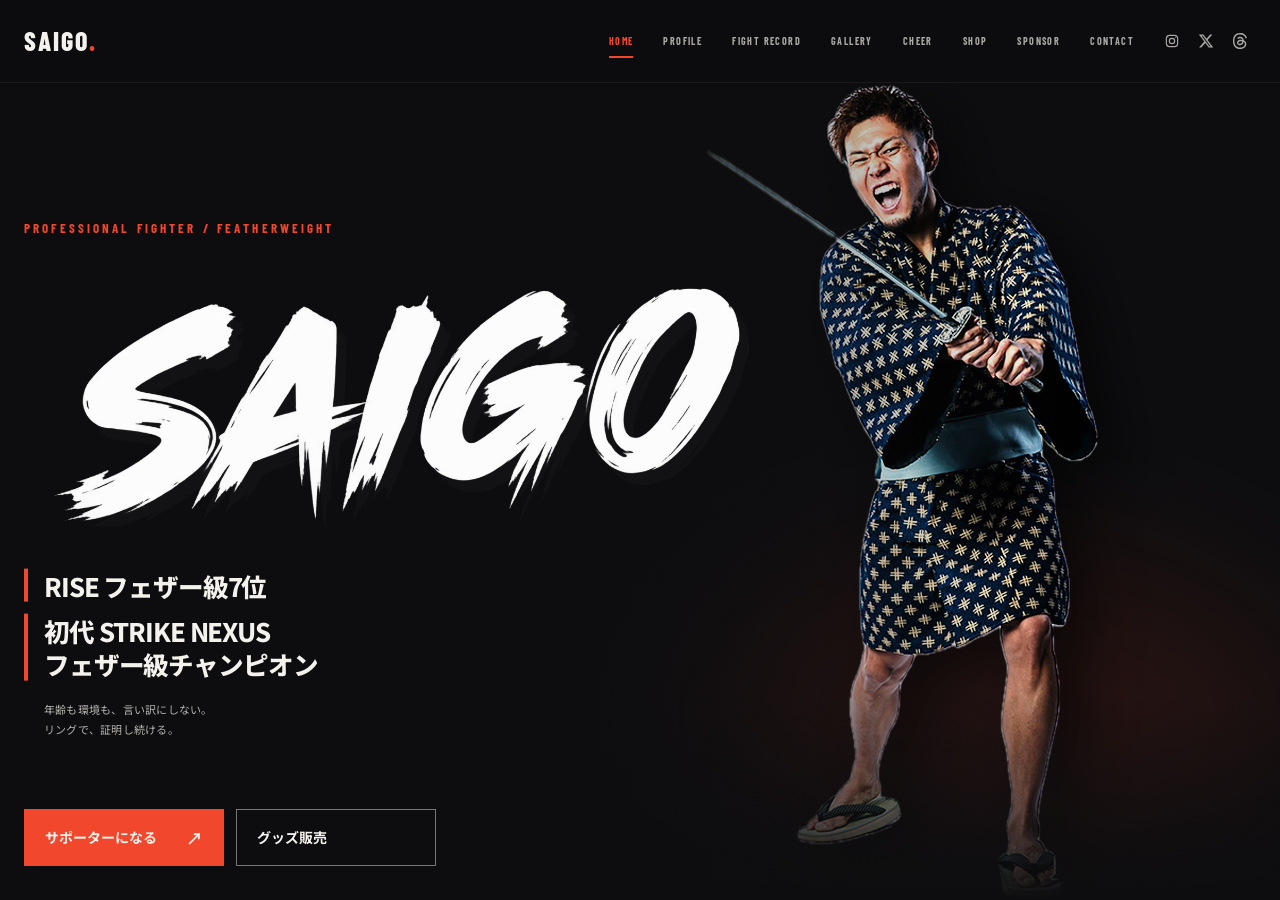
==== index.html @ 38bf13e3 "サポーター特典と金額の選択肢を調整" ====
<!doctype html>
<html lang="ja">
<head>
  <meta charset="utf-8">
  <meta name="viewport" content="width=device-width, initial-scale=1">
  <title>SAIGO OFFICIAL SITE | 初代STRIKE NEXUSフェザー級チャンピオン</title>
  <meta name="description" content="プロキックボクサー SAIGO（TARGET SHIBUYA）の公式サイト。初代STRIKE NEXUSフェザー級チャンピオン。試合情報・戦績・プロフィール・サポーター・グッズ・スポンサー募集。">
  <meta name="theme-color" content="#0d0d0f">
  <meta property="og:type" content="website">
  <meta property="og:site_name" content="SAIGO OFFICIAL SITE">
  <meta property="og:title" content="SAIGO OFFICIAL SITE | 初代STRIKE NEXUSフェザー級チャンピオン">
  <meta property="og:description" content="年齢も環境も、言い訳にしない。リングで、証明し続ける。">
  <!-- 共有画像は絶対URLが必要。本番ドメインが決まったら差し替える（README「公開前チェックリスト」） -->
  <meta property="og:image" content="https://shoheyosaka.github.io/saigo/assets/images/og-top.jpg">
  <meta property="og:image:width" content="1200">
  <meta property="og:image:height" content="630">
  <meta name="twitter:card" content="summary_large_image">
  <meta name="twitter:image" content="https://shoheyosaka.github.io/saigo/assets/images/og-top.jpg">
  <link rel="icon" href="assets/images/favicon-32.png" sizes="32x32" type="image/png">
  <link rel="icon" href="assets/images/favicon-192.png" sizes="192x192" type="image/png">
  <link rel="apple-touch-icon" href="assets/images/apple-touch-icon.png">

  <link rel="preconnect" href="https://fonts.googleapis.com">
  <link rel="preconnect" href="https://fonts.gstatic.com" crossorigin>
  <link rel="stylesheet" href="https://fonts.googleapis.com/css2?family=Barlow+Condensed:wght@500;600;700;800;900&family=Noto+Sans+JP:wght@400..800&display=swap">
  <link rel="stylesheet" href="assets/css/style.css">
  <!-- 最初の画面（オープニング・ヒーロー）で使う画像は先に読み込む -->
  <link rel="preload" as="image" href="assets/images/saigo-brush.webp" type="image/webp">
  <link rel="preload" as="image" href="assets/images/saigo-hero.webp" type="image/webp" fetchpriority="high">

  <script>
    // オープニング演出の要否を描画前に判定（同一タブ内では初回のみ再生）
    (function () {
      var seen = false
      try { seen = sessionStorage.getItem('saigo-intro-seen') === '1' } catch (e) {}
      // 別ページから「index.html#contact」などで来たときは演出を飛ばしてその欄を見せる
      var hasTarget = location.hash.length > 1
      if (!seen && !hasTarget && !matchMedia('(prefers-reduced-motion: reduce)').matches) {
        document.documentElement.classList.add('intro-active')
      }
    })()
  </script>
  <noscript>
    <style>
      [data-stagger] { visibility: visible !important; }
      .hero-image,.hero-name-image,.hero-actions,.scroll-reveal { opacity: 1 !important; transform: none !important; clip-path: none !important; }
    </style>
  </noscript>
  <script src="assets/js/main.js" defer></script>
</head>
<body>
  <div class="intro-sequence" aria-label="SAIGO オープニング">
    <!-- ロゴが出る前に試合写真を一瞬ずつ切り替える -->
    <div class="intro-flash" aria-hidden="true">
      <img src="assets/images/intro-1.webp" alt="" width="900" height="600">
      <img src="assets/images/intro-2.webp" alt="" width="900" height="656">
      <img src="assets/images/intro-3.webp" alt="" width="900" height="590">
      <img src="assets/images/intro-4.webp" alt="" width="900" height="600">
    </div>
    <div class="intro-smoke" aria-hidden="true">
      <span></span><span></span><span></span><span></span>
      <span></span><span></span><span></span><span></span>
      <span></span><span></span><span></span><span></span>
    </div>
    <div class="intro-slash" aria-hidden="true"></div>
    <img class="intro-logo" src="assets/images/saigo-brush.webp" alt="SAIGO" width="1400" height="511">
    <button class="intro-skip" type="button" data-intro-skip>SKIP</button>
  </div>

  <main>
    <section class="dark-shell" id="top">
      <header class="site-header">
        <a class="logo" href="#top" data-replay-intro title="オープニングを再生">SAIGO<span>.</span></a>
        <button class="menu-button" type="button" aria-label="メニューを開く" aria-expanded="false" aria-controls="main-menu">
          <span></span><span></span><span></span>
        </button>
        <nav id="main-menu" class="menu-panel" aria-label="メインナビゲーション">
          <a href="#top" aria-current="page"><small>01</small>HOME</a>
          <a href="#profile"><small>02</small>PROFILE</a>
          <a href="#career"><small>03</small>FIGHT RECORD</a>
          <a href="#gallery"><small>04</small>GALLERY</a>
          <a href="cheer.html"><small>05</small>CHEER</a>
          <a href="shop.html"><small>06</small>SHOP</a>
          <a href="#sponsor"><small>07</small>SPONSOR</a>
          <a href="#contact"><small>08</small>CONTACT</a>
          <div class="menu-socials">
            <a href="https://instagram.com/saigo0306" target="_blank" rel="noreferrer" aria-label="Instagram @saigo0306">
              <svg viewBox="0 0 24 24" aria-hidden="true"><rect x="3.5" y="3.5" width="17" height="17" rx="5" /><circle cx="12" cy="12" r="4" /><circle cx="17.5" cy="6.5" r=".8" class="icon-fill" /></svg>
            </a>
            <a href="https://x.com/saigo0306" target="_blank" rel="noreferrer" aria-label="X @saigo0306">
              <svg viewBox="0 0 24 24" aria-hidden="true"><path class="icon-fill" d="M18.244 2.25h3.308l-7.227 8.26 8.502 11.24H16.17l-5.214-6.817L4.99 21.75H1.68l7.73-8.835L1.254 2.25H8.08l4.713 6.231zm-1.161 17.52h1.833L7.084 4.126H5.117z" /></svg>
            </a>
            <a href="https://www.threads.com/@saigo0306" target="_blank" rel="noreferrer" aria-label="Threads @saigo0306">
              <svg viewBox="0 0 24 24" aria-hidden="true"><path class="icon-fill" d="M12.186 24h-.007c-3.581-.024-6.334-1.205-8.184-3.509C2.35 18.44 1.5 15.586 1.472 12.01v-.017c.03-3.579.879-6.43 2.525-8.482C5.845 1.205 8.6.024 12.18 0h.014c2.746.02 5.043.725 6.826 2.098 1.677 1.29 2.858 3.13 3.509 5.467l-2.04.569c-1.104-3.96-3.898-5.984-8.304-6.015-2.91.022-5.11.936-6.54 2.717C4.307 6.504 3.616 8.914 3.589 12c.027 3.086.718 5.496 2.057 7.164 1.43 1.783 3.631 2.698 6.54 2.717 2.623-.02 4.358-.631 5.8-2.045 1.647-1.613 1.618-3.593 1.09-4.798-.31-.71-.873-1.3-1.634-1.75-.192 1.352-.622 2.446-1.284 3.272-.886 1.102-2.14 1.704-3.73 1.79-1.202.065-2.361-.218-3.259-.801-1.063-.689-1.685-1.74-1.752-2.964-.065-1.19.408-2.285 1.33-3.082.88-.76 2.119-1.207 3.583-1.291a13.853 13.853 0 0 1 3.02.142c-.126-.742-.375-1.332-.75-1.757-.513-.586-1.308-.883-2.359-.89h-.029c-.844 0-1.992.232-2.721 1.32L7.734 7.847c.98-1.454 2.568-2.256 4.478-2.256h.044c3.194.02 5.097 1.975 5.287 5.388.108.046.216.094.321.142 1.49.7 2.58 1.761 3.154 3.07.797 1.82.871 4.79-1.548 7.158-1.85 1.81-4.094 2.628-7.277 2.65Zm1.003-11.69c-.242 0-.487.007-.739.021-1.836.103-2.98.946-2.916 2.143.067 1.256 1.452 1.839 2.784 1.767 1.224-.065 2.818-.543 3.086-3.71a10.5 10.5 0 0 0-2.215-.221z" /></svg>
            </a>
          </div>
        </nav>
      </header>

      <div class="hero snap-section">
        <div class="hero-image" aria-hidden="true">
          <img src="assets/images/saigo-hero.webp" alt="" width="743" height="1540" fetchpriority="high">
        </div>
        <div class="smoke" aria-hidden="true">
          <svg class="smoke-filter">
            <filter id="smoke-warp">
              <feTurbulence type="fractalNoise" baseFrequency="0.008 0.035" numOctaves="3" seed="4">
                <animate attributeName="baseFrequency" dur="12s" values="0.008 0.035;0.013 0.055;0.008 0.035" repeatCount="indefinite" />
              </feTurbulence>
              <feDisplacementMap in="SourceGraphic" scale="42" />
            </filter>
          </svg>
          <span></span>
          <span></span>
          <span></span>
          <span></span>
        </div>
        <div class="hero-copy">
          <div class="hero-heading">
            <p class="kicker">
              <span class="kicker-desktop"><span data-stagger data-delay="0.1">PROFESSIONAL FIGHTER / FEATHERWEIGHT</span></span>
              <span class="kicker-mobile"><span data-stagger data-delay="0.1">PROFESSIONAL FIGHTER /<br>FEATHERWEIGHT</span></span>
            </p>
          </div>
          <div class="hero-main">
            <h1><img class="hero-name-image" src="assets/images/saigo-brush.webp" alt="SAIGO" width="1400" height="511"></h1>
            <div class="hero-details">
              <!-- ランキングとタイトルは、オレンジの棒を分けて2つに -->
              <div class="hero-titles">
                <p class="hero-title">
                  <span data-stagger data-delay="0.8">RISE フェザー級7位</span>
                </p>
                <p class="hero-title">
                  <span data-stagger data-delay="1.0">初代 STRIKE NEXUS<br>フェザー級チャンピオン</span>
                </p>
              </div>
              <p class="hero-lead">
                <span data-stagger data-delay="1.45">年齢も環境も、言い訳にしない。<br>リングで、証明し続ける。</span>
              </p>
            </div>
          </div>
        </div>
        <div class="hero-actions">
          <!-- スマホのみ：SNSアイコンを最初の画面（ボタンの上）に。PCではヘッダー右上のアイコンを使う -->
          <div class="hero-socials" aria-label="SNS">
            <a href="https://instagram.com/saigo0306" target="_blank" rel="noreferrer" aria-label="Instagram @saigo0306">
              <small>Instagram</small>
              <span class="hero-social-icon"><svg viewBox="0 0 24 24" aria-hidden="true"><rect x="3.5" y="3.5" width="17" height="17" rx="5" /><circle cx="12" cy="12" r="4" /><circle cx="17.5" cy="6.5" r=".8" class="icon-fill" /></svg></span>
            </a>
            <a href="https://x.com/saigo0306" target="_blank" rel="noreferrer" aria-label="X @saigo0306">
              <small>X</small>
              <span class="hero-social-icon"><svg viewBox="0 0 24 24" aria-hidden="true"><path class="icon-fill" d="M18.244 2.25h3.308l-7.227 8.26 8.502 11.24H16.17l-5.214-6.817L4.99 21.75H1.68l7.73-8.835L1.254 2.25H8.08l4.713 6.231zm-1.161 17.52h1.833L7.084 4.126H5.117z" /></svg></span>
            </a>
            <a href="https://www.threads.com/@saigo0306" target="_blank" rel="noreferrer" aria-label="Threads @saigo0306">
              <small>Threads</small>
              <span class="hero-social-icon"><svg viewBox="0 0 24 24" aria-hidden="true"><path class="icon-fill" d="M12.186 24h-.007c-3.581-.024-6.334-1.205-8.184-3.509C2.35 18.44 1.5 15.586 1.472 12.01v-.017c.03-3.579.879-6.43 2.525-8.482C5.845 1.205 8.6.024 12.18 0h.014c2.746.02 5.043.725 6.826 2.098 1.677 1.29 2.858 3.13 3.509 5.467l-2.04.569c-1.104-3.96-3.898-5.984-8.304-6.015-2.91.022-5.11.936-6.54 2.717C4.307 6.504 3.616 8.914 3.589 12c.027 3.086.718 5.496 2.057 7.164 1.43 1.783 3.631 2.698 6.54 2.717 2.623-.02 4.358-.631 5.8-2.045 1.647-1.613 1.618-3.593 1.09-4.798-.31-.71-.873-1.3-1.634-1.75-.192 1.352-.622 2.446-1.284 3.272-.886 1.102-2.14 1.704-3.73 1.79-1.202.065-2.361-.218-3.259-.801-1.063-.689-1.685-1.74-1.752-2.964-.065-1.19.408-2.285 1.33-3.082.88-.76 2.119-1.207 3.583-1.291a13.853 13.853 0 0 1 3.02.142c-.126-.742-.375-1.332-.75-1.757-.513-.586-1.308-.883-2.359-.89h-.029c-.844 0-1.992.232-2.721 1.32L7.734 7.847c.98-1.454 2.568-2.256 4.478-2.256h.044c3.194.02 5.097 1.975 5.287 5.388.108.046.216.094.321.142 1.49.7 2.58 1.761 3.154 3.07.797 1.82.871 4.79-1.548 7.158-1.85 1.81-4.094 2.628-7.277 2.65Zm1.003-11.69c-.242 0-.487.007-.739.021-1.836.103-2.98.946-2.916 2.143.067 1.256 1.452 1.839 2.784 1.767 1.224-.065 2.818-.543 3.086-3.71a10.5 10.5 0 0 0-2.215-.221z" /></svg></span>
            </a>
          </div>
          <a class="button primary" href="cheer.html">サポーターになる <span aria-hidden="true">↗</span></a>
          <a class="button outline" href="shop.html">グッズ販売</a>
        </div>
        <a class="scroll-cue" href="#next-fight-poster">
          <span></span>
          SCROLL
        </a>
      </div>

      <section class="overview-section snap-section">
        <div class="fight-tagline">
          <strong>闘いの先に、まだ見ぬ景色を。</strong>
          <span>リトルラストサムライ</span>
        </div>
        <!-- 次戦の告知画像（試合が変わったら差し替える） -->
        <figure class="next-fight-poster scroll-reveal reveal-up" id="next-fight-poster">
          <img src="assets/images/next-fight-rise203.webp" alt="RISE 203　SAIGO vs 星憂雅　2026.11.8（日）後楽園ホール　フェザー級（-57.5kg）3分3R延長1R" loading="lazy" decoding="async" width="1024" height="576">
        </figure>
        <div class="next-fight scroll-reveal reveal-up" id="next-fight">
          <p class="section-label">NEXT FIGHT</p>
          <div class="next-data">
            <small>RISE 203</small>
            <strong>SAIGO <em>VS</em> 星憂雅</strong>
            <span>フェザー級 -57.5kg / TARGET SHIBUYA</span>
          </div>
          <div class="next-venue">
            <strong>2026.11.08 <small>SUN</small></strong>
            <span>東京・後楽園ホール</span>
            <small>開場 17:00 / 開始 17:15予定</small>
          </div>
          <!-- 中身は main.js が試合日との差分から描画（data-fight-date は日本時間の試合日） -->
          <div class="next-countdown" aria-live="polite" data-fight-date="2026-11-08" data-event="RISE 203">
            <small>試合まであと</small>
            <strong><span data-countdown-days>0</span><em>日</em></strong>
            <time datetime="2026-11-08T17:15:00+09:00">2026.11.08 / 17:15</time>
          </div>
          <a href="https://instagram.com/saigo0306" target="_blank" rel="noreferrer">最新情報 <span aria-hidden="true">↗</span></a>
        </div>
      </section>
    </section>

    <section class="profile-section snap-section scroll-reveal reveal-left" id="profile">
      <div class="section-intro">
        <p class="section-label">PROFILE / SAIGO</p>
        <h2>SAIGO</h2>
        <figure class="profile-photo">
          <img src="assets/images/saigo-profile.webp" alt="計量時にポーズを取るSAIGO" loading="lazy" decoding="async" width="422" height="426">
          <figcaption>PROFESSIONAL FIGHTER / SAIGO</figcaption>
        </figure>
      </div>
      <div class="profile-content">
        <p class="profile-message">
          25歳でプロデビューしました。何かを成し遂げるのに年齢や環境は関係ない。
          自分がこうなりたいと強く願えば、必ず道は切り拓けることを証明していきます！
        </p>
        <dl>
          <div><dt>デビュー</dt><dd>2022/11/03 <small>（4年目）</small></dd></div>
          <div><dt>生年月日</dt><dd>1997/03/06 <small>（29歳）</small></dd></div>
          <div><dt>身長</dt><dd>162cm</dd></div>
          <div><dt>試合体重</dt><dd>57.5kg</dd></div>
          <div><dt>血液型</dt><dd>A</dd></div>
          <div><dt>出身地</dt><dd>大阪府</dd></div>
          <div><dt>構え</dt><dd>スイッチ</dd></div>
          <div><dt>得意技</dt><dd>左ミドル</dd></div>
          <div><dt>所属ジム</dt><dd>TARGET SHIBUYA</dd></div>
          <div><dt>入場曲</dt><dd>長渕剛 - とんぼ</dd></div>
          <div class="profile-title"><dt>獲得タイトル</dt><dd>STRIKE NEXUS 初代フェザー級チャンピオン</dd></div>
        </dl>
      </div>
    </section>

    <section class="record-section snap-section snap-section-long scroll-reveal reveal-up" id="career" aria-labelledby="record-heading">
      <div class="record-heading">
        <div>
          <p class="section-label">FIGHT RECORD</p>
          <h2 id="record-heading">戦績</h2>
        </div>
        <div class="record-summary">
          <div class="summary-head">
            <span>PROFESSIONAL RECORD</span>
            <strong>13 FIGHTS</strong>
            <b>WINNING STREAK <em>02</em></b>
          </div>
          <div class="rate-ring">
            <strong><span data-count="61.5" data-decimals="1">61.5</span><small>%</small></strong>
            <span>勝率</span>
          </div>
          <dl>
            <div><dt>勝利</dt><dd><span data-count="8">8</span></dd></div>
            <div><dt>敗北</dt><dd><span data-count="4">4</span></dd></div>
            <div><dt>引分</dt><dd><span data-count="1">1</span></dd></div>
            <div><dt>NC</dt><dd><span data-count="0">0</span></dd></div>
            <div><dt>KO率</dt><dd><span data-count="23">23</span>%</dd></div>
            <div><dt>直近5試合</dt><dd><span data-count="3">3</span>勝 <span data-count="2">2</span>敗</dd></div>
          </dl>
        </div>
      </div>

      <p class="record-note">プロ公式戦のみを集計。エキシビションマッチは通算戦績・勝率・KO率に含みません。</p>

      <!-- 試合カードは main.js の fights 配列から描画 -->
      <div class="fight-list"></div>
      <button class="fight-more-button" type="button" aria-expanded="false">
        <span>もっと見る</span>
        <b>+</b>
      </button>
    </section>

    <!-- ギャラリー（立体スライダー）。写真は assets/images/gallery-番号.webp、並び順＝表示順 -->
    <!-- GALLERY：写真の立体スライダー（上）と試合動画（下）をひとつのセクションに -->
    <section class="gallery-section snap-section scroll-reveal reveal-up" id="gallery" aria-labelledby="gallery-heading">
      <div class="depth-section">
        <div class="depth-bg" aria-hidden="true"><img src="assets/images/gallery-01.webp" alt="" data-depth-bg></div>
        <p class="depth-number" aria-hidden="true" data-depth-number>01</p>
        <div class="depth-head">
          <div>
            <p class="section-label">GALLERY</p>
            <h2 id="gallery-heading">ギャラリー</h2>
          </div>
          <div class="depth-controls">
            <p class="depth-count" aria-live="polite"><b data-depth-current>01</b> / <span data-depth-total>22</span></p>
            <button class="depth-arrow" type="button" data-depth-prev aria-label="前の写真"><span aria-hidden="true">←</span></button>
            <button class="depth-arrow" type="button" data-depth-next aria-label="次の写真"><span aria-hidden="true">→</span></button>
          </div>
        </div>
        <ul class="depth-stage" tabindex="0" aria-label="SAIGO 写真ギャラリー（左右にスワイプ・矢印キーで切り替え）">
          <li class="depth-card" data-index="0">
            <img src="assets/images/gallery-01.webp" alt="和装で入場し、リング上で跳ねるSAIGO" loading="lazy" decoding="async" width="1400" height="933" draggable="false">
            <span class="depth-caption"><b>01</b>ENTRANCE</span>
          </li>
          <li class="depth-card" data-index="1">
            <img src="assets/images/gallery-02.webp" alt="和装でリングに入るSAIGO" loading="lazy" decoding="async" width="1400" height="933" draggable="false">
            <span class="depth-caption"><b>02</b>ENTRANCE</span>
          </li>
          <li class="depth-card" data-index="2">
            <img src="assets/images/gallery-03.webp" alt="和装でグローブを掲げるSAIGO" loading="lazy" decoding="async" width="1400" height="933" draggable="false">
            <span class="depth-caption"><b>03</b>ENTRANCE</span>
          </li>
          <li class="depth-card" data-index="3">
            <img src="assets/images/gallery-19.webp" alt="和装で入場するSAIGO" loading="lazy" decoding="async" width="1000" height="548" draggable="false">
            <span class="depth-caption"><b>04</b>ENTRANCE</span>
          </li>
          <li class="depth-card" data-index="4">
            <img src="assets/images/gallery-04.webp" alt="記者会見でマイクを握るSAIGO" loading="lazy" decoding="async" width="1400" height="933" draggable="false">
            <span class="depth-caption"><b>05</b>PRESS</span>
          </li>
          <li class="depth-card" data-index="5">
            <img src="assets/images/gallery-05.webp" alt="計量で対戦相手と並ぶSAIGO" loading="lazy" decoding="async" width="1400" height="933" draggable="false">
            <span class="depth-caption"><b>06</b>WEIGH-IN</span>
          </li>
          <li class="depth-card" data-index="6">
            <img src="assets/images/gallery-06.webp" alt="計量でポーズをとるSAIGO" loading="lazy" decoding="async" width="1400" height="933" draggable="false">
            <span class="depth-caption"><b>07</b>WEIGH-IN</span>
          </li>
          <li class="depth-card" data-index="7">
            <img src="assets/images/gallery-07.webp" alt="計量で拳を握るSAIGO" loading="lazy" decoding="async" width="1024" height="683" draggable="false">
            <span class="depth-caption"><b>08</b>WEIGH-IN</span>
          </li>
          <li class="depth-card" data-index="8">
            <img src="assets/images/gallery-08.webp" alt="コーナーで試合開始を待つSAIGO" loading="lazy" decoding="async" width="1400" height="933" draggable="false">
            <span class="depth-caption"><b>09</b>READY</span>
          </li>
          <li class="depth-card" data-index="9">
            <img src="assets/images/gallery-09.webp" alt="構えて相手と向き合うSAIGO" loading="lazy" decoding="async" width="1400" height="933" draggable="false">
            <span class="depth-caption"><b>10</b>FIGHT</span>
          </li>
          <li class="depth-card" data-index="10">
            <img src="assets/images/gallery-10.webp" alt="リング中央で相手と対峙するSAIGO" loading="lazy" decoding="async" width="1400" height="933" draggable="false">
            <span class="depth-caption"><b>11</b>FIGHT</span>
          </li>
          <li class="depth-card" data-index="11">
            <img src="assets/images/gallery-11.webp" alt="ケージで蹴りをガードするSAIGO" loading="lazy" decoding="async" width="1400" height="918" draggable="false">
            <span class="depth-caption"><b>12</b>FIGHT</span>
          </li>
          <li class="depth-card" data-index="12">
            <img src="assets/images/gallery-12.webp" alt="ケージで右ストレートを放つSAIGO" loading="lazy" decoding="async" width="1400" height="1020" draggable="false">
            <span class="depth-caption"><b>13</b>FIGHT</span>
          </li>
          <li class="depth-card" data-index="13">
            <img src="assets/images/gallery-13.webp" alt="ケージで相手に打ち込むSAIGO" loading="lazy" decoding="async" width="1400" height="955" draggable="false">
            <span class="depth-caption"><b>14</b>FIGHT</span>
          </li>
          <li class="depth-card" data-index="14">
            <img src="assets/images/gallery-14.webp" alt="相手にボディを打ち込むSAIGO" loading="lazy" decoding="async" width="1024" height="683" draggable="false">
            <span class="depth-caption"><b>15</b>FIGHT</span>
          </li>
          <li class="depth-card" data-index="15">
            <img src="assets/images/gallery-15.webp" alt="クリンチで組み合うSAIGO" loading="lazy" decoding="async" width="1400" height="996" draggable="false">
            <span class="depth-caption"><b>16</b>FIGHT</span>
          </li>
          <li class="depth-card" data-index="16">
            <img src="assets/images/gallery-20.webp" alt="リングで試合に臨むSAIGO" loading="lazy" decoding="async" width="1000" height="551" draggable="false">
            <span class="depth-caption"><b>17</b>FIGHT</span>
          </li>
          <li class="depth-card" data-index="17">
            <img src="assets/images/gallery-16.webp" alt="リング上でパフォーマンスをするSAIGO" loading="lazy" decoding="async" width="1400" height="934" draggable="false">
            <span class="depth-caption"><b>18</b>PERFORMANCE</span>
          </li>
          <li class="depth-card" data-index="18">
            <img src="assets/images/gallery-17.webp" alt="腰を落として観客をあおるSAIGO" loading="lazy" decoding="async" width="1400" height="933" draggable="false">
            <span class="depth-caption"><b>19</b>PERFORMANCE</span>
          </li>
          <li class="depth-card" data-index="19">
            <img src="assets/images/gallery-18.webp" alt="レフェリーに手を挙げられる勝利の瞬間" loading="lazy" decoding="async" width="1400" height="933" draggable="false">
            <span class="depth-caption"><b>20</b>VICTORY</span>
          </li>
          <li class="depth-card" data-index="20">
            <img src="assets/images/gallery-21.webp" alt="海外大会で勝利したSAIGO" loading="lazy" decoding="async" width="1000" height="621" draggable="false">
            <span class="depth-caption"><b>21</b>VICTORY</span>
          </li>
          <li class="depth-card" data-index="21">
            <img src="assets/images/gallery-22.webp" alt="トロフィーを手にリングに立つSAIGO" loading="lazy" decoding="async" width="1000" height="744" draggable="false">
            <span class="depth-caption"><b>22</b>CHAMPION</span>
          </li>
        </ul>
        <div class="depth-bar" aria-hidden="true"><span data-depth-bar></span></div>
        <p class="depth-hint" aria-hidden="true">DRAG / SWIPE</p>
      </div>

      <!-- 試合動画（YouTube）。サムネイルを押すと再生 -->
      <div class="movie-block">
        <div class="movie-head">
          <p class="section-label">MOVIE</p>
          <h3>試合動画</h3>
        </div>
        <!-- 試合動画は横スクロール。新しい順に並べる。
             軽さのため、最初はサムネイル（hqdefault・約40KB）だけ表示し、押されたら YouTube を読み込む（main.js）。
             追加するときは <li class="movie-card"> を1つコピーして、動画ID・試合名・日付と大会名を書き換える -->
        <ul class="movie-list" tabindex="0" aria-label="試合動画（横にスクロールできます）">
          <li class="movie-card">
            <div class="video-frame">
              <button class="video-facade" type="button" data-video-id="kZ74_njNdtU" data-video-title="拳剛 vs SAIGO｜2026.8.30 RISE EVOL OSAKA Vol.3" aria-label="動画を再生：拳剛 vs SAIGO｜2026.8.30 RISE EVOL OSAKA Vol.3">
                <img src="https://i.ytimg.com/vi/kZ74_njNdtU/hqdefault.jpg" alt="" loading="lazy" decoding="async" width="480" height="360">
                <span class="video-play" aria-hidden="true"></span>
              </button>
            </div>
            <p class="movie-meta"><span>2026.8.30 RISE EVOL OSAKA Vol.3</span><b>拳剛 vs SAIGO</b></p>
          </li>
          <li class="movie-card">
            <div class="video-frame">
              <button class="video-facade" type="button" data-video-id="qQ0_x3USdrg" data-video-title="SAIGO vs 歩希｜2025.10.30 NEXT GOAT" aria-label="動画を再生：SAIGO vs 歩希｜2025.10.30 NEXT GOAT">
                <img src="https://i.ytimg.com/vi/qQ0_x3USdrg/hqdefault.jpg" alt="" loading="lazy" decoding="async" width="480" height="360">
                <span class="video-play" aria-hidden="true"></span>
              </button>
            </div>
            <p class="movie-meta"><span>2025.10.30 NEXT GOAT</span><b>SAIGO vs 歩希</b></p>
          </li>
          <li class="movie-card">
            <div class="video-frame">
              <button class="video-facade" type="button" data-video-id="Gz5kQK3z9-Y" data-video-title="白石 舜 vs SAIGO｜2025.2.23 RISE 186" aria-label="動画を再生：白石 舜 vs SAIGO｜2025.2.23 RISE 186">
                <img src="https://i.ytimg.com/vi/Gz5kQK3z9-Y/hqdefault.jpg" alt="" loading="lazy" decoding="async" width="480" height="360">
                <span class="video-play" aria-hidden="true"></span>
              </button>
            </div>
            <p class="movie-meta"><span>2025.2.23 RISE 186</span><b>白石 舜 vs SAIGO</b></p>
          </li>
        </ul>
      </div>
    </section>


    <section class="support-section snap-section scroll-reveal reveal-up" id="support" aria-labelledby="support-heading">
      <div class="support-head">
        <p class="section-label">SUPPORT SAIGO</p>
        <h2 id="support-heading">SAIGOを応援する</h2>
      </div>
      <div class="support-cards">
        <a class="support-card support-card-cheer" href="cheer.html">
          <!-- Tシャツの画像＋特典の一言（¥3,000〜は main.js の CHEER_NAME_PERK_MIN と合わせる） -->
          <figure class="support-card-tee">
            <img src="assets/images/goods-tshirt-cut.webp" alt="" loading="lazy" decoding="async" width="769" height="676">
            <figcaption><b>¥3,000〜</b>試合毎に使用するTシャツに<br>お名前が入ります</figcaption>
          </figure>
          <p class="section-label">CHEER</p>
          <h3>サポーターになる</h3>
          <p>リングに立つSAIGOを、サポーターとして支えよう。¥3,000から、お名前・メッセージを添えて応援できます。</p>
          <span class="support-card-button">サポーターになる <span aria-hidden="true">→</span></span>
        </a>
        <a class="support-card support-card-shop" href="shop.html">
          <img class="chara" src="assets/images/chara-stand.webp" alt="" aria-hidden="true" loading="lazy" decoding="async" width="374" height="640">
          <p class="section-label">SHOP</p>
          <h3>オフィシャルグッズ</h3>
          <p>SAIGOオフィシャルTシャツなど。会場やSNSで一緒に応援してください。</p>
          <span class="support-card-button">グッズ販売 <span aria-hidden="true">→</span></span>
        </a>
      </div>
    </section>

    <section class="sponsor-section snap-section scroll-reveal reveal-up" id="sponsor">
      <div class="sponsor-head">
        <div>
          <p class="section-label">SPONSORSHIP</p>
          <h2>ともに戦う、<br>スポンサーを募集。</h2>
        </div>
        <p>
          SAIGOの競技活動を支え、ともに挑戦してくださるスポンサーを募集しています。
          ご希望や目的に応じた形で、柔軟にご相談いたします。
        </p>
      </div>

      <!-- 現在のスポンサー（番号順）。ロゴは assets/images/partner-番号-名前.webp -->
      <div class="partners">
        <div class="sponsor-block-head">
          <p class="section-label">OFFICIAL PARTNERS</p>
          <h3>SAIGOを支えるスポンサー</h3>
        </div>
        <ul class="partner-logos">
          <li><img src="assets/images/partner-1-first-air.webp" alt="First Air Inc." loading="lazy" decoding="async" width="800" height="138"></li>
          <li class="partner-logo-red"><img src="assets/images/partner-2-reshal.webp" alt="Re:SHAL" loading="lazy" decoding="async" width="699" height="400"></li>
          <li><img src="assets/images/partner-3-peaks.webp" alt="Peaks marketing" loading="lazy" decoding="async" width="667" height="400"></li>
          <li><img src="assets/images/partner-4-fukutsukuru.webp" alt="服作る人（@FUKUTSUKURU_HITO）" loading="lazy" decoding="async" width="800" height="290"></li>
        </ul>
      </div>

      <!-- ロゴ掲載例（トランクスのロゴが写った写真） -->
      <div class="placement">
        <figure class="placement-photo">
          <img src="assets/images/sponsor-placement.webp" alt="計量でポーズをとるSAIGO。トランクスにスポンサー4社のロゴが入っている" loading="lazy" decoding="async" width="760" height="1218">
        </figure>
        <div class="placement-body">
          <div class="sponsor-block-head">
            <p class="section-label">LOGO PLACEMENT</p>
            <h3>ロゴ掲載例</h3>
          </div>
          <p class="placement-lead">
            試合で着用するトランクスにロゴを掲出します。計量・記者会見・試合の写真や映像を通して、
            会場の観客だけでなく、SNSで試合を見る人にも届きます。
          </p>
        </div>
      </div>

      <div class="sponsor-flow">
        <div class="sponsor-block-head">
          <p class="section-label">HOW TO START</p>
          <h3>スポンサー開始までの流れ</h3>
        </div>
        <ol class="flow-steps">
          <li><small>STEP 01</small><strong>お問い合わせ</strong><span>ご希望や目的をお聞かせください。</span></li>
          <li><small>STEP 02</small><strong>内容のご提案</strong><span>目的に合った支援内容をご提案します。</span></li>
          <li><small>STEP 03</small><strong>スポンサー開始</strong><span>合意した内容で取り組みを開始します。</span></li>
        </ol>
      </div>

      <div class="sponsor-cta">
        <p>「まずは話を聞いてみたい」という段階でも歓迎しております。<br>ご予算やご希望に合わせて、無理のない形からご提案します。</p>
        <a class="button primary" href="#contact">スポンサーについて問い合わせる <span aria-hidden="true">↗</span></a>
      </div>
    </section>

    <section class="contact-form-section snap-section scroll-reveal reveal-up" id="contact">
      <div class="photo-bg" aria-hidden="true" style="--photo-pos: 38% 30%"><img src="assets/images/gallery-16.webp" alt="" loading="lazy" decoding="async"></div>
      <div class="contact-form-intro">
        <p class="section-label">CONTACT</p>
        <h2>ともに、<br>新しい挑戦を。</h2>
        <p class="contact-catch">一緒に、会場を盛り上げませんか。</p>
        <p>スポンサーシップ、出演、取材、グッズ、その他のお問い合わせはこちらからお送りください。</p>
        <div>
          <small>RESPONSE</small>
          <span>内容を確認後、担当者よりご連絡いたします。</span>
        </div>
      </div>

      <!-- フォーム送信は未実装（README「お問い合わせフォーム」参照） -->
      <form class="contact-form">
        <div class="form-row">
          <label><span>お名前 <b>必須</b></span><input name="name" type="text" placeholder="山田 太郎" autocomplete="name" required></label>
          <label><span>会社名・団体名</span><input name="company" type="text" placeholder="株式会社〇〇" autocomplete="organization"></label>
        </div>
        <div class="form-row">
          <label><span>メールアドレス <b>必須</b></span><input name="email" type="email" placeholder="contact@example.com" autocomplete="email" required></label>
          <label>
            <span>お問い合わせ種別 <b>必須</b></span>
            <select name="category" required>
              <option value="" disabled selected>選択してください</option>
              <option value="sponsor">スポンサーについて</option>
              <option value="appearance">出演・イベントについて</option>
              <option value="media">取材・メディアについて</option>
              <option value="goods">グッズについて</option>
              <option value="other">その他</option>
            </select>
          </label>
        </div>
        <label class="message-field"><span>お問い合わせ内容 <b>必須</b></span><textarea name="message" rows="6" placeholder="お問い合わせ内容をご記入ください。" required></textarea></label>
        <label class="privacy-check"><input type="checkbox" required><span>入力内容を確認し、個人情報の取り扱いに同意します。</span></label>
        <button type="submit">送信内容を確認する <span aria-hidden="true">↗</span></button>
        <p class="form-notice" role="status" hidden>フォーム送信機能は現在準備中です。入力内容は送信・保存されていません。</p>
      </form>
    </section>

    <footer>
      <a class="logo" href="#top" data-replay-intro title="オープニングを再生">SAIGO<span>.</span></a>
      <div class="footer-socials" aria-label="SAIGO SNS">
        <a href="https://instagram.com/saigo0306" target="_blank" rel="noreferrer" aria-label="Instagram @saigo0306">
          <svg viewBox="0 0 24 24" aria-hidden="true"><rect x="3.5" y="3.5" width="17" height="17" rx="5" /><circle cx="12" cy="12" r="4" /><circle cx="17.5" cy="6.5" r=".8" class="icon-fill" /></svg>
        </a>
        <a href="https://x.com/saigo0306" target="_blank" rel="noreferrer" aria-label="X @saigo0306">
          <svg viewBox="0 0 24 24" aria-hidden="true"><path class="icon-fill" d="M18.244 2.25h3.308l-7.227 8.26 8.502 11.24H16.17l-5.214-6.817L4.99 21.75H1.68l7.73-8.835L1.254 2.25H8.08l4.713 6.231zm-1.161 17.52h1.833L7.084 4.126H5.117z" /></svg>
        </a>
        <a href="https://www.threads.com/@saigo0306" target="_blank" rel="noreferrer" aria-label="Threads @saigo0306">
          <svg viewBox="0 0 24 24" aria-hidden="true"><path class="icon-fill" d="M12.186 24h-.007c-3.581-.024-6.334-1.205-8.184-3.509C2.35 18.44 1.5 15.586 1.472 12.01v-.017c.03-3.579.879-6.43 2.525-8.482C5.845 1.205 8.6.024 12.18 0h.014c2.746.02 5.043.725 6.826 2.098 1.677 1.29 2.858 3.13 3.509 5.467l-2.04.569c-1.104-3.96-3.898-5.984-8.304-6.015-2.91.022-5.11.936-6.54 2.717C4.307 6.504 3.616 8.914 3.589 12c.027 3.086.718 5.496 2.057 7.164 1.43 1.783 3.631 2.698 6.54 2.717 2.623-.02 4.358-.631 5.8-2.045 1.647-1.613 1.618-3.593 1.09-4.798-.31-.71-.873-1.3-1.634-1.75-.192 1.352-.622 2.446-1.284 3.272-.886 1.102-2.14 1.704-3.73 1.79-1.202.065-2.361-.218-3.259-.801-1.063-.689-1.685-1.74-1.752-2.964-.065-1.19.408-2.285 1.33-3.082.88-.76 2.119-1.207 3.583-1.291a13.853 13.853 0 0 1 3.02.142c-.126-.742-.375-1.332-.75-1.757-.513-.586-1.308-.883-2.359-.89h-.029c-.844 0-1.992.232-2.721 1.32L7.734 7.847c.98-1.454 2.568-2.256 4.478-2.256h.044c3.194.02 5.097 1.975 5.287 5.388.108.046.216.094.321.142 1.49.7 2.58 1.761 3.154 3.07.797 1.82.871 4.79-1.548 7.158-1.85 1.81-4.094 2.628-7.277 2.65Zm1.003-11.69c-.242 0-.487.007-.739.021-1.836.103-2.98.946-2.916 2.143.067 1.256 1.452 1.839 2.784 1.767 1.224-.065 2.818-.543 3.086-3.71a10.5 10.5 0 0 0-2.215-.221z" /></svg>
        </a>
      </div>
      <p>© SAIGO. ALL RIGHTS RESERVED.</p>
      <a href="#top">BACK TO TOP ↑</a>
    </footer>
  </main>
</body>
</html>
---- assets/css/style.css ----
/* ==========================================================================
   SAIGO Official Site
   ========================================================================== */

/* Base reset (Tailwind preflight 相当) ------------------------------------ */
@layer base {
  *,::before,::after,::backdrop { box-sizing: border-box; margin: 0; padding: 0; border: 0 solid; }
  html { line-height: 1.5; -webkit-text-size-adjust: 100%; tab-size: 4; -webkit-tap-highlight-color: transparent; }
  h1,h2,h3,h4,h5,h6 { font-size: inherit; font-weight: inherit; }
  b,strong { font-weight: bolder; }
  small { font-size: 80%; }
  ol,ul,menu { list-style: none; }
  img,svg,video,canvas,audio,iframe,embed,object { display: block; vertical-align: middle; }
  img,video { max-width: 100%; height: auto; }
  button,input,select,optgroup,textarea {
    font: inherit; font-feature-settings: inherit; letter-spacing: inherit;
    color: inherit; border-radius: 0; background-color: transparent; opacity: 1;
  }
  ::placeholder { opacity: 1; color: color-mix(in oklab,currentColor 50%,transparent); }
  textarea { resize: vertical; }
  button,input:where([type=button],[type=reset],[type=submit]) { appearance: button; }
  [hidden]:where(:not([hidden=until-found])) { display: none !important; }
  summary { display: list-item; }

  html { max-width: 100%; overflow-x: hidden; }
  body { min-width: 320px; max-width: 100%; height: 100svh; overflow: hidden; }
  a { color: inherit; text-decoration: none; }
}

:root {
  color: #161616;
  background: #f1efe8;
  font-family: 'Noto Sans JP', sans-serif;
  scroll-behavior: smooth;
  --orange: #f1482d;
  --black: #0d0d0f;
  --cream: #f1efe8;
}

/* Intro ------------------------------------------------------------------- */
.intro-sequence {
  position: fixed; inset: 0; z-index: 1000; display: none; overflow: hidden; color: white; background: #050608;
  animation: intro-exit 5.2s ease-in-out forwards;
}
.intro-active .intro-sequence { display: block; }
.intro-smoke { position: absolute; inset: -20%; overflow: hidden; }
.intro-smoke span {
  position: absolute; width: 58vw; height: 58vw; min-width: 420px; min-height: 420px;
  border-radius: 50%; opacity: 0;
  background: radial-gradient(circle,rgba(82,118,147,.82) 0,rgba(32,61,86,.52) 34%,transparent 72%);
  filter: blur(20px); mix-blend-mode: screen; will-change: transform,opacity;
  animation: intro-smoke-bloom 2.25s ease-in-out forwards;
}
.intro-smoke span:nth-child(1) { top: -15%; left: -12%; }
.intro-smoke span:nth-child(2) { top: 22%; right: -16%; animation-delay: .18s; }
.intro-smoke span:nth-child(3) { bottom: -30%; left: 19%; animation-delay: .35s; }
.intro-smoke span:nth-child(4) { top: -28%; right: 22%; animation-delay: .52s; }
.intro-smoke span:nth-child(5) {
  top: 12%; left: 24%; width: 46vw; height: 46vw; animation-delay: .12s;
}
.intro-smoke span:nth-child(6) {
  right: 10%; bottom: -38%; width: 68vw; height: 68vw; animation-delay: .66s;
}
.intro-smoke span:nth-child(7) {
  top: -22%; left: 42%; width: 40vw; height: 40vw; animation-delay: .28s;
}
.intro-smoke span:nth-child(8) {
  bottom: -24%; left: -18%; width: 72vw; height: 72vw; animation-delay: .78s;
}
.intro-smoke span:nth-child(9) {
  top: 32%; left: 38%; width: 52vw; height: 52vw; animation-delay: .05s;
}
.intro-smoke span:nth-child(10) {
  top: -38%; left: -24%; width: 76vw; height: 76vw; animation-delay: .58s;
}
.intro-smoke span:nth-child(11) {
  right: -28%; bottom: 4%; width: 78vw; height: 78vw; animation-delay: .32s;
}
.intro-smoke span:nth-child(12) {
  top: 18%; left: -4%; width: 44vw; height: 44vw; animation-delay: .9s;
}
/* 画面中央を通る斜めの線。どの画面比率でも端から端まで届くよう長さは 160vmax */
.intro-slash {
  position: absolute; z-index: 3; top: 50%; left: 50%; width: 160vmax; height: 4px;
  transform: translate(-50%,-50%) rotate(-18deg); pointer-events: none;
}
.intro-slash::before {
  position: absolute; inset: 0; transform: scaleX(0); transform-origin: left center; opacity: 0;
  background: linear-gradient(90deg,transparent 0,#fff 12%,#cde7f4 48%,#fff 88%,transparent 100%);
  box-shadow: 0 0 12px #fff,0 0 36px #7fc8e8,0 0 80px rgba(100,185,225,.8);
  animation: intro-slash 1s cubic-bezier(.2,.8,.15,1) 1.65s forwards;
  content: '';
}
.intro-logo {
  position: absolute; z-index: 4; top: 50%; left: 50%; width: min(76vw,920px); height: auto;
  opacity: 0; transform: translate(-50%,-50%) scale(1.28) rotate(-3deg);
  filter: drop-shadow(0 0 24px rgba(255,255,255,.22));
  animation: intro-logo-in 1.25s cubic-bezier(.16,.84,.22,1) 2.35s forwards;
}
.intro-skip {
  position: absolute; right: 24px; bottom: 20px; z-index: 6; padding: 8px;
  border: 0; color: #74777b; background: transparent;
  font: 600 9px/1 'Barlow Condensed'; letter-spacing: .2em; cursor: pointer;
}
@keyframes intro-smoke-bloom {
  0% { opacity: 0; transform: scale(.58) translate3d(0,18%,0); }
  48% { opacity: .96; }
  100% { opacity: .62; transform: scale(1.3) translate3d(8%,-9%,0); }
}
@keyframes intro-slash {
  0% { opacity: 0; transform: scaleX(0); }
  12% { opacity: 1; }
  62% { opacity: 1; transform: scaleX(1); }
  100% { opacity: 0; transform: scaleX(1); }
}
@keyframes intro-logo-in {
  0% { opacity: 0; transform: translate(-50%,-50%) scale(1.28) rotate(-3deg); filter: blur(8px) drop-shadow(0 0 45px white); }
  35% { opacity: 1; }
  100% { opacity: 1; transform: translate(-50%,-50%) scale(1) rotate(0); filter: blur(0) drop-shadow(0 0 20px rgba(255,255,255,.14)); }
}
@keyframes intro-exit {
  0%,78% { opacity: 1; visibility: visible; }
  100% { opacity: 0; visibility: hidden; }
}

/* Layout ------------------------------------------------------------------ */
main {
  width: 100%; height: 100svh; overflow-x: hidden; overflow-y: auto;
  scroll-snap-type: y mandatory; scroll-padding-top: 82px;
  overscroll-behavior-y: contain; scroll-behavior: smooth;
}
.dark-shell { padding-top: 82px; color: #f4f2ed; background: var(--black); }
.snap-section {
  height: calc(100svh - 82px); min-height: calc(100svh - 82px);
  overflow-x: hidden; overflow-y: auto;
  scrollbar-width: none;
  scroll-snap-align: start;
  scroll-snap-stop: always;
}
.snap-section::-webkit-scrollbar { display: none; }
.snap-section-long { scroll-snap-stop: always; }
.overview-section {
  display: grid; grid-template-columns: .9fr 1.1fr; grid-template-rows: auto auto auto 1fr;
  gap: 30px 38px; align-content: start;
  padding: 32px max(24px,calc((100vw - 1240px)/2)) 42px;
  overflow-x: hidden; overflow-y: auto; background: var(--black);
}
.overview-section .next-fight {
  grid-column: 1/-1; width: 100%; padding-inline: 24px;
}
.fight-tagline {
  grid-column: 1/-1; display: flex; min-height: 70px; align-items: center; justify-content: space-between;
  padding: 16px 24px; border-left: 4px solid var(--orange); background: #0b0b0d;
}
.fight-tagline strong { font-size: clamp(17px,2vw,25px); letter-spacing: -.03em; }
.fight-tagline span {
  padding: 7px 11px; color: white; background: var(--orange);
  font-size: clamp(12px,1.2vw,16px); font-weight: 800; letter-spacing: .12em;
}

/* Header ------------------------------------------------------------------ */
.site-header {
  position: fixed; z-index: 100; top: 0; left: 0; display: flex; align-items: center;
  width: 100%; height: 82px; padding: 0 max(24px,calc((100vw - 1240px)/2)); color: #f4f2ed;
  background: rgba(13,13,15,.82); backdrop-filter: blur(14px);
  box-shadow: 0 1px 0 rgba(255,255,255,.05);
}
.logo { font: 800 26px/1 'Barlow Condensed', sans-serif; letter-spacing: .08em; }
.logo span { color: var(--orange); }
.menu-button {
  position: relative; z-index: 2; display: flex; width: 48px; height: 48px; margin-left: auto;
  flex-direction: column; align-items: flex-end; justify-content: center; gap: 6px;
  border: 0; color: white; background: transparent; cursor: pointer;
}
.menu-button span { width: 27px; height: 2px; background: currentColor; transition: transform .25s ease,width .25s ease,opacity .2s ease; }
.menu-button span:nth-child(2) { width: 19px; }
.menu-button.is-open span:first-child { width: 27px; transform: translateY(8px) rotate(45deg); }
.menu-button.is-open span:nth-child(2) { opacity: 0; }
.menu-button.is-open span:last-child { transform: translateY(-8px) rotate(-45deg); }
.menu-panel {
  position: absolute; top: 67px; right: 0; display: grid; width: min(390px,calc(100vw - 30px));
  padding: 18px 24px 24px; border-top: 2px solid var(--orange); background: #171719;
  box-shadow: 0 25px 45px rgba(0,0,0,.45); opacity: 0; visibility: hidden;
  transform: translateY(-10px); transition: opacity .22s ease,transform .22s ease,visibility .22s;
}
.menu-panel.is-open { opacity: 1; visibility: visible; transform: translateY(0); }
.menu-panel > a {
  display: flex; align-items: center; min-height: 58px; border-bottom: 1px solid #343438;
  color: #deddd8; font-size: 13px; font-weight: 600;
}
.menu-panel > a small { width: 42px; color: var(--orange); font: 600 9px/1 'Barlow Condensed'; }
.menu-panel > a:hover { color: white; }
.menu-socials { display: flex; gap: 6px; margin: 22px 0 0 -10px; }
.menu-socials a { display: grid; width: 42px; height: 42px; place-items: center; color: #aaa9a5; transition: color .2s ease; }
.menu-socials a:hover { color: var(--orange); }
.menu-panel .menu-support {
  justify-content: space-between; min-height: 50px; margin-top: 18px; padding: 0 16px;
  border: 0; color: white; background: var(--orange); font: 700 11px/1 'Barlow Condensed'; letter-spacing: .12em;
}

/* Hero -------------------------------------------------------------------- */
.hero {
  position: relative; display: flex; align-items: center;
  width: 100%; min-height: calc(100svh - 82px); margin: auto; padding: 52px 0;
  /* 背景・人物は画面端まで。文字だけヘッダーのロゴ位置にそろえる */
  --hero-gutter: max(24px,calc((100vw - 1240px)/2));
}
/* 画面幅いっぱいの煙・人物がヒーロー枠で四角く切れないようにする（横はみ出しは main で切る） */
.hero.snap-section { overflow: visible; }
.hero::after {
  position: absolute; inset: 0; z-index: 1; pointer-events: none;
  background:
    linear-gradient(90deg,#0d0d0f 0 26%,rgba(13,13,15,.96) 39%,rgba(13,13,15,.28) 67%,transparent 85%),
    linear-gradient(0deg,#0d0d0f 0,transparent 25%);
  content: '';
}
.hero-copy { position: relative; z-index: 3; width: 60%; padding-left: var(--hero-gutter); transform: translateY(-2%); }
.hero-image {
  position: absolute; z-index: 1; top: 0; right: -3%; bottom: 0; width: 65%;
  display: flex; justify-content: center; align-items: flex-start; overflow: hidden;
}
.hero-image::before {
  position: absolute; right: 1%; bottom: 1%; width: 76%; height: 42%;
  border-radius: 50%; background: var(--orange); opacity: .1; filter: blur(75px); content: '';
}
.hero-image img {
  position: relative; z-index: 1; width: auto; height: 100%; max-width: none;
  object-fit: contain; object-position: center top;
  filter: brightness(1.18) drop-shadow(24px 16px 25px rgba(0,0,0,.55));
}
.smoke {
  position: absolute; z-index: 2; top: 0; bottom: 0; left: 50%; width: 100vw;
  overflow: hidden; pointer-events: none; transform: translateX(-50%);
}
.smoke-filter { position: absolute; width: 0; height: 0; }
.smoke span {
  position: absolute; bottom: -52%; width: 430px; height: 150%; border-radius: 48%;
  background:
    radial-gradient(ellipse at 46% 18%,rgba(78,107,132,.65) 0 7%,rgba(42,69,94,.32) 15%,transparent 31%),
    radial-gradient(ellipse at 62% 43%,rgba(68,98,126,.58) 0 9%,rgba(34,59,84,.28) 20%,transparent 39%),
    radial-gradient(ellipse at 35% 69%,rgba(57,87,113,.52) 0 10%,rgba(27,49,72,.24) 23%,transparent 44%),
    linear-gradient(90deg,transparent 8%,rgba(28,54,78,.18) 33%,rgba(72,102,128,.52) 50%,rgba(29,55,79,.2) 68%,transparent 92%);
  filter: url(#smoke-warp) blur(13px); mix-blend-mode: screen; opacity: 0;
}
/* ヒーローが画面外にある間は煙の描画を止める（main.js が is-offscreen を付与） */
.hero.is-offscreen .smoke span { animation-play-state: paused; }
.smoke span:nth-child(1) {
  right: 4%; bottom: -54%; left: auto; animation: aura-rise 19s ease-in-out -4s infinite;
}
.smoke span:nth-child(2) {
  right: 24%; bottom: -33%; left: auto; width: 390px; animation: aura-drift 24s ease-in-out -15s infinite;
}
.smoke span:nth-child(3) {
  right: -10%; bottom: -24%; width: 360px; animation: aura-rise 27s ease-in-out -19s infinite;
}
.smoke span:nth-child(4) {
  right: 12%; bottom: -68%; width: 520px; animation: aura-drift 31s ease-in-out -8s infinite;
}
@keyframes aura-rise {
  0%,100% { opacity: .24; transform: translate3d(4%,10%,0) scale(.82) rotate(-4deg); }
  35% { opacity: .58; transform: translate3d(-5%,-7%,0) scale(1.03) rotate(3deg); }
  68% { opacity: .38; transform: translate3d(7%,-17%,0) scale(1.16) rotate(-2deg); }
}
@keyframes aura-drift {
  0%,100% { opacity: .2; transform: translate3d(-3%,12%,0) scale(.86) rotate(5deg); }
  32% { opacity: .44; transform: translate3d(8%,-3%,0) scale(1.08) rotate(-3deg); }
  72% { opacity: .33; transform: translate3d(-8%,-14%,0) scale(1.2) rotate(4deg); }
}
.kicker,.section-label { color: var(--orange); font: 700 13px/1 'Barlow Condensed', sans-serif; letter-spacing: .24em; }
.kicker-mobile { display: none; }
.hero-name-image {
  display: block; width: min(760px,100%); height: auto; margin-top: 20px;
  filter: drop-shadow(10px 12px 0 rgba(255,255,255,.025));
}
.hero-titles { display: flex; flex-direction: column; align-items: flex-start; gap: 12px; margin-top: 42px; }
.hero-title {
  display: inline-block; margin-top: 0; padding-left: 16px; border-left: 4px solid var(--orange);
  font-size: clamp(20px,2vw,28px); font-weight: 800; line-height: 1.3; letter-spacing: -.045em;
}
.hero-lead { margin: 18px 0 0 20px; color: #b2b1ad; font-size: 11px; line-height: 1.9; letter-spacing: .02em; }
.scroll-cue { display: none; }
/* JS で1文字ずつ分割するまでは非表示（チラつき防止） */
[data-stagger]:not(.is-split) { visibility: hidden; }
.reveal-character { display: inline-block; opacity: 0; transform: translateY(.8em) rotate(3deg); }
.hero-image { opacity: 0; transform: translateX(5%) scale(1.03); }
.hero-name-image { opacity: 0; clip-path: inset(0 100% 0 0); }
.hero-actions { opacity: 0; }
.top-ready .reveal-character {
  animation: character-reveal .48s cubic-bezier(.2,.72,.2,1) var(--character-delay) forwards;
}
.top-ready .hero-image { animation: person-reveal 1.15s cubic-bezier(.16,.8,.2,1) .15s forwards; }
.top-ready .hero-name-image { animation: brush-name-reveal .9s cubic-bezier(.16,.8,.2,1) .42s forwards; }
.top-ready .hero-actions { animation: element-rise .65s ease 2.05s forwards; }
.top-ready .scroll-cue { animation: element-rise .55s ease 2.3s forwards; }
@keyframes character-reveal {
  0% { opacity: 0; transform: translateY(.8em) rotate(3deg); filter: blur(3px); }
  100% { opacity: 1; transform: translateY(0) rotate(0); filter: blur(0); }
}
@keyframes person-reveal {
  0% { opacity: 0; transform: translateX(5%) scale(1.03); filter: brightness(.65) blur(5px); }
  100% { opacity: 1; transform: translateX(0) scale(1); filter: brightness(1); }
}
@keyframes brush-name-reveal {
  0% { opacity: 0; clip-path: inset(0 100% 0 0); transform: translateX(-3%) scale(1.08); }
  100% { opacity: 1; clip-path: inset(0 0 0 0); transform: translateX(0) scale(1); }
}
@keyframes element-rise {
  from { opacity: 0; transform: translateY(14px); }
  to { opacity: 1; transform: translateY(0); }
}

/* Scroll reveal ----------------------------------------------------------- */
/* セクションは画面に入る少し手前から短く表示する（main.js で一度だけ is-visible を付与） */
.scroll-reveal {
  opacity: 0; transition:
    opacity .45s ease-out,
    transform .55s cubic-bezier(.2,.7,.2,1);
}
.scroll-reveal.reveal-up { transform: translate3d(0,24px,0); }
.scroll-reveal.reveal-left { transform: translate3d(-24px,0,0); }
.scroll-reveal.is-visible { opacity: 1; transform: none; }
.scroll-reveal.is-visible .fight-card,
.scroll-reveal.is-visible .goods-card {
  animation: scroll-child-rise .4s both;
}
.scroll-reveal.is-visible .fight-card:nth-child(2),
.scroll-reveal.is-visible .goods-card:nth-child(2) { animation-delay: .05s; }
.scroll-reveal.is-visible .fight-card:nth-child(3),
.scroll-reveal.is-visible .goods-card:nth-child(3) { animation-delay: .1s; }
.scroll-reveal.is-visible .goods-card:nth-child(4) { animation-delay: .15s; }
@keyframes scroll-child-rise {
  from { opacity: 0; transform: translateY(14px); }
  to { opacity: 1; transform: translateY(0); }
}
.hero-actions {
  position: absolute; bottom: 34px; left: var(--hero-gutter); z-index: 4; display: flex; gap: 12px;
}
/* トップのボタンは文字を大きめに */
.hero-actions .button { min-width: 200px; font-size: 14px; }
/* SNSアイコン（スマホのみ表示。ボタンの上に横並び） */
.hero-socials { display: none; }
/* 小さなサービス名（Instagram など）の下に丸いアイコン */
.hero-socials a { display: flex; flex-direction: column; align-items: center; gap: 6px; color: #f4f2ed; }
.hero-socials small { color: #a8a6a0; font: 600 9px/1 'Barlow Condensed',sans-serif; letter-spacing: .14em; }
.hero-social-icon {
  display: grid; width: 42px; height: 42px; place-items: center; border: 1px solid rgba(255,255,255,.28); border-radius: 50%;
  background: rgba(13,13,15,.45); transition: border-color .2s ease,background .2s ease;
}
.hero-socials a:hover .hero-social-icon { border-color: var(--orange); background: var(--orange); }
.hero-socials svg { width: 18px; height: 18px; fill: none; stroke: currentColor; stroke-linecap: round; stroke-linejoin: round; stroke-width: 1.7; }
.hero-socials .icon-fill { fill: currentColor; stroke: none; }
.button {
  display: flex; align-items: center; justify-content: space-between; min-width: 184px; padding: 17px 20px;
  border: 1px solid #777; font-size: 11px; font-weight: 700;
}
.button.primary { border-color: var(--orange); background: var(--orange); }
.button span { font-size: 17px; line-height: 1; }

/* Next fight -------------------------------------------------------------- */
.next-fight {
  display: grid; grid-template-columns: 105px 1fr 150px auto; gap: 14px 20px; align-items: center;
  min-height: 108px; padding: 20px max(24px, calc((100vw - 1240px)/2)); border-block: 1px solid #2d2d30; background: #121214;
}
/* 対戦カード（1段目）と日時・会場（2段目）を中央列に縦積みし、それ以外は2段ぶち抜き */
.next-fight > .section-label,.next-countdown,.next-fight > a { grid-row: 1/3; }
.next-data { grid-column: 2; grid-row: 1; }
.next-venue { grid-column: 2; grid-row: 2; }
.next-countdown { grid-column: 3; }
.next-fight > a { grid-column: 4; }
.next-data,.next-venue { display: flex; flex-wrap: wrap; align-items: baseline; gap: 6px 18px; }
.next-data small { flex-basis: 100%; color: var(--orange); font: 700 11px/1 'Barlow Condensed'; letter-spacing: .15em; }
.next-data strong { font-size: clamp(22px,2.4vw,32px); line-height: 1.2; }
.next-data strong em { margin-inline: 8px; color: #777; font: 600 13px/1 'Barlow Condensed'; }
.next-data span,.next-venue span,.next-venue > small { color: #8a8985; font-size: 13px; }
.next-venue strong { font: 800 28px/1 'Barlow Condensed'; letter-spacing: .03em; }
.next-venue strong small { color: var(--orange); font-size: 12px; }
.next-countdown {
  display: flex; min-height: 78px; flex-direction: column; justify-content: center;
  padding-left: 18px; border-left: 1px solid #3a3a3d;
}
.next-countdown > small { color: #8a8985; font-size: 8px; font-weight: 600; }
.next-countdown > strong { display: flex; align-items: baseline; margin-top: 5px; color: white; font: 800 34px/.85 'Barlow Condensed'; }
.next-countdown > strong em { margin-left: 4px; color: var(--orange); font-size: 13px; font-style: normal; }
.next-countdown time { margin-top: 7px; color: #555450; font: 500 7px/1 'Barlow Condensed'; letter-spacing: .1em; }
.next-countdown .countdown-today,.next-countdown .countdown-finished { color: var(--orange); font-size: 20px; line-height: 1; }
.next-fight > a { padding: 12px 18px; border: 1px solid #777; font-size: 10px; }

.video-frame { position: relative; aspect-ratio: 16/9; overflow: hidden; background: #18181b; }
.video-frame::before {
  position: absolute; top: 0; left: 0; z-index: 1; width: 4px; height: 100%; background: var(--orange);
  pointer-events: none; content: '';
}
.video-frame iframe { width: 100%; height: 100%; border: 0; }
.video-facade { position: relative; display: block; width: 100%; height: 100%; padding: 0; border: 0; background: #000; cursor: pointer; }
.video-facade img { width: 100%; height: 100%; object-fit: cover; opacity: .82; transition: opacity .2s ease; }
.video-facade:hover img { opacity: 1; }
.video-play {
  position: absolute; top: 50%; left: 50%; width: 68px; height: 48px; border-radius: 12px;
  background: var(--orange); transform: translate(-50%,-50%); box-shadow: 0 8px 24px rgba(0,0,0,.4);
}
.video-play::after {
  position: absolute; top: 50%; left: 54%; border-block: 10px solid transparent; border-left: 17px solid white;
  transform: translate(-50%,-50%); content: '';
}

/* GALLERY セクション：上に写真の立体スライダー、下に試合動画（背景は同じ黒で続ける） */
.gallery-section { background: #050506; }
/* スライダーのぼかし背景を下に向かって消し、下の試合動画と境目なくつなげる */
.gallery-section .depth-bg { -webkit-mask-image: linear-gradient(to bottom,#000 70%,transparent); mask-image: linear-gradient(to bottom,#000 70%,transparent); }
.movie-block { display: flex; flex-direction: column; gap: 28px; padding: 20px max(24px,calc((100vw - 1240px)/2)) 90px; color: #f4f2ed; }
.movie-head h3 { margin-top: 14px; font-size: clamp(25px,3vw,40px); font-weight: 800; line-height: 1.3; letter-spacing: -.04em; }
/* 試合動画：横スクロール（PCは2枚＋次がのぞく幅、スマホは1枚＋次がのぞく幅） */
.movie-list {
  display: flex; gap: 16px; margin: 0 calc(-1 * max(24px,calc((100vw - 1240px)/2)));
  padding: 0 max(24px,calc((100vw - 1240px)/2)) 14px; overflow-x: auto; overscroll-behavior-x: contain;
  scroll-snap-type: x mandatory; scroll-padding-inline: max(24px,calc((100vw - 1240px)/2));
  list-style: none; scrollbar-width: thin; scrollbar-color: #3a3a3e transparent;
}
.movie-list:focus-visible { outline: 2px solid var(--orange); outline-offset: 4px; }
.movie-card { flex: 0 0 min(560px,44%); scroll-snap-align: start; }
.movie-meta { display: flex; flex-direction: column; gap: 6px; margin-top: 14px; }
.movie-meta span { color: var(--orange); font: 700 12px/1 'Barlow Condensed',sans-serif; letter-spacing: .14em; }
.movie-meta b { font-size: 16px; font-weight: 800; letter-spacing: -.02em; }

/* Profile ----------------------------------------------------------------- */
.profile-section,.sponsor-section { padding: 110px max(24px, calc((100vw - 1240px)/2)); }
.profile-section { display: grid; grid-template-columns: .82fr 1.18fr; gap: clamp(60px,8vw,110px); background: var(--cream); }
.section-intro h2,.sponsor-head h2,.contact-section h2 {
  margin-top: 23px; font-size: clamp(36px,5vw,68px); font-weight: 800; line-height: 1.25; letter-spacing: -.065em;
}
.profile-message {
  position: relative; max-width: 600px; padding: 3px 0 3px 22px; color: #3f3d39;
  border-left: 3px solid var(--orange); font-size: 14px; font-weight: 600; line-height: 2.15;
}
.profile-photo { position: relative; max-width: 390px; margin-top: 35px; overflow: hidden; background: #d8d4ca; }
.profile-photo img { display: block; width: 100%; aspect-ratio: 1/1.18; object-fit: cover; object-position: center top; filter: saturate(.82) contrast(1.04); }
.profile-photo::after {
  position: absolute; inset: 60% 0 0; pointer-events: none;
  background: linear-gradient(transparent,rgba(15,15,16,.62)); content: '';
}
.profile-photo figcaption {
  position: absolute; right: 15px; bottom: 14px; left: 15px; z-index: 1;
  color: white; font: 600 8px/1 'Barlow Condensed'; letter-spacing: .16em;
}
.profile-content dl { margin-top: 45px; border-top: 2px solid #161616; }
.profile-content dl div { display: grid; grid-template-columns: 30% 70%; padding: 17px 0; border-bottom: 1px solid #c7c4bb; font-size: 12px; }
.profile-content dt { color: #77736b; font-size: 10px; font-weight: 600; letter-spacing: .08em; }
.profile-content dd { font-weight: 600; }
.profile-content dd small { color: #8a867e; font-size: 9px; font-weight: 500; }
.profile-content dl .profile-title { grid-template-columns: 30% 70%; padding-block: 21px; }
.profile-title dd { color: var(--orange); line-height: 1.5; }

/* Record ------------------------------------------------------------------ */
.record-section { padding: 110px max(24px, calc((100vw - 1240px)/2)); background: #fff; }
.record-heading { display: grid; grid-template-columns: .48fr 1.52fr; gap: 48px; align-items: end; }
.record-heading h2 { margin-top: 18px; font-size: clamp(54px,7vw,92px); font-weight: 800; line-height: 1; letter-spacing: -.07em; }
.record-summary {
  position: relative; display: grid; grid-template-columns: 215px 1fr; align-items: center; gap: 28px;
  min-height: 292px; overflow: hidden; padding: 74px 32px 30px; color: white;
  background:
    linear-gradient(115deg,transparent 0 67%,rgba(241,72,45,.055) 67% 68%,transparent 68%),
    #111113;
  clip-path: polygon(0 0,calc(100% - 22px) 0,100% 22px,100% 100%,0 100%);
}
.record-summary::before {
  position: absolute; top: 0; right: 22px; left: 0; height: 3px; background: var(--orange); content: '';
}
.record-summary::after {
  position: absolute; right: -42px; bottom: -55px; color: rgba(255,255,255,.025);
  font: 900 140px/1 'Barlow Condensed'; content: 'RECORD';
}
.summary-head {
  position: absolute; top: 23px; right: 32px; left: 32px; display: flex; align-items: center;
  padding-bottom: 14px; border-bottom: 1px solid #303034; font-family: 'Barlow Condensed',sans-serif;
}
.summary-head > span { color: #74736f; font-size: 9px; font-weight: 600; letter-spacing: .22em; }
.summary-head > strong { margin-left: 20px; font-size: 14px; letter-spacing: .08em; }
.summary-head > b {
  margin-left: auto; color: #858480; font-size: 9px; font-weight: 600; letter-spacing: .14em;
}
.summary-head em {
  margin-left: 8px; color: var(--orange); font-size: 18px; font-style: normal; font-weight: 800;
}
.rate-ring {
  position: relative; display: grid; width: 184px; aspect-ratio: 1; place-self: center; place-content: center;
  border: 8px solid #242426; border-radius: 50%; color: #fff; text-align: center;
  background:
    radial-gradient(circle at center,#171719 0 56%,transparent 57%),
    conic-gradient(from -90deg,var(--orange) 0 var(--rate,0%),#353539 var(--rate,0%) 100%);
  box-shadow:
    inset 0 0 0 6px #171719,
    inset 0 0 0 7px rgba(255,255,255,.09),
    0 12px 25px rgba(0,0,0,.3);
}
@property --rate {
  syntax: '<percentage>';
  inherits: false;
  initial-value: 0%;
}
.record-section.is-counted .rate-ring { animation: rate-fill 1.6s cubic-bezier(.16,.8,.2,1) .15s forwards; }
@keyframes rate-fill {
  from { --rate: 0%; }
  to { --rate: 61.5%; }
}
.rate-ring::before {
  position: absolute; inset: -13px; border-radius: 50%;
  background: repeating-conic-gradient(from -90deg,#77736c 0 1deg,transparent 1deg 10deg);
  mask: radial-gradient(circle,transparent 0 79%,#000 80% 82%,transparent 83%);
  opacity: .55; content: '';
}
.rate-ring::after {
  position: absolute; top: 50%; right: -19px; width: 38px; height: 3px;
  background: var(--orange); box-shadow: 0 0 12px rgba(241,72,45,.8); content: '';
}
.rate-ring strong {
  position: relative; z-index: 1; font: 800 43px/.85 'Barlow Condensed';
  letter-spacing: -.04em;
}
.rate-ring strong small { color: var(--orange); font-size: 17px; }
.rate-ring > span {
  position: relative; z-index: 1; margin-top: 10px; color: #aaa9a5;
  font-size: 8px; font-weight: 700; letter-spacing: .28em;
}
.record-summary dl {
  position: relative; z-index: 1; display: grid; grid-template-columns: repeat(3,1fr);
}
.record-summary dl div {
  position: relative; display: flex; min-height: 83px; flex-direction: column; justify-content: center; gap: 8px;
  padding: 13px 20px; border-left: 1px solid #39393c;
}
.record-summary dl div:nth-child(-n+3) { border-bottom: 1px solid #39393c; }
.record-summary dl div::before {
  position: absolute; top: 15px; left: -1px; width: 2px; height: 19px; background: #67666a; content: '';
}
.record-summary dt { color: #777672; font: 600 9px/1 'Barlow Condensed'; letter-spacing: .12em; }
.record-summary dd { font: 800 29px/1 'Barlow Condensed'; letter-spacing: -.02em; }
.record-summary dl div:first-child dd,.record-summary dl div:last-child dd { color: var(--orange); }
.record-summary dl div:first-child::before,.record-summary dl div:last-child::before { background: var(--orange); }
.record-note { margin: 50px 0 15px; color: #85817a; font-size: 10px; }
.fight-list { display: grid; grid-template-columns: repeat(2,1fr); gap: 14px; }
.fight-card {
  position: relative; min-height: 320px; overflow: hidden; padding: 25px 28px;
  color: #f5f3ee; background: #171719; transition: transform .22s ease, box-shadow .22s ease;
}
.fight-card::after {
  position: absolute; right: -50px; bottom: -80px; width: 210px; height: 210px;
  border: 1px solid rgba(255,255,255,.06); border-radius: 50%; box-shadow: 0 0 0 30px rgba(255,255,255,.018); content: '';
}
.fight-card:hover { z-index: 2; transform: translateY(-3px); box-shadow: 0 18px 30px rgba(20,18,15,.16); }
.fight-card-latest {
  grid-column: 1/-1; min-height: 310px; padding: 32px 36px;
  background: linear-gradient(105deg,#171719 0 65%,#211816 65% 100%);
}
.fight-card-latest::before {
  position: absolute; top: 0; bottom: 0; left: 0; width: 5px; background: var(--orange); content: '';
}
.fight-card-top { display: flex; align-items: center; gap: 14px; }
.result { display: inline-grid; width: 51px; height: 29px; place-items: center; color: white; background: #171717; font-size: 10px; font-weight: 700; }
.result-勝利 { background: var(--orange); }
.result-敗北 { color: #aaa9a5; background: #303034; }
.result-引分,.result-ex { color: #d1d0cb; background: #55545a; }
.fight-card time { color: #8c8b87; font: 600 12px/1 'Barlow Condensed'; letter-spacing: .1em; }
.fight-number {
  margin-left: auto; color: #39393c; font: 800 29px/1 'Barlow Condensed'; -webkit-text-stroke: 1px #5a595c;
}
.fight-card-main { position: relative; z-index: 1; margin-top: 32px; }
.fight-card-main > p { color: var(--orange); font: 700 10px/1 'Barlow Condensed'; letter-spacing: .18em; }
.fight-card-main h3 { margin-top: 6px; font-size: clamp(27px,3vw,42px); font-weight: 800; line-height: 1.2; letter-spacing: -.045em; }
.decision { display: flex; align-items: baseline; gap: 12px; margin-top: 18px; }
.decision strong { font: 700 21px/1 'Barlow Condensed'; }
.decision span { color: #858480; font: 500 12px/1 'Barlow Condensed'; }
.fight-card-event {
  position: absolute; right: 28px; bottom: 24px; left: 28px; z-index: 1;
  padding-top: 16px; border-top: 1px solid #3b3b3e;
}
.fight-card-event strong { display: block; overflow: hidden; font-size: 11px; white-space: nowrap; text-overflow: ellipsis; }
.fight-card-event p { margin-top: 6px; color: #92918c; font-size: 9px; }
.fight-card-event span { display: block; margin-top: 4px; color: #666561; font-size: 8px; }
.fight-card-latest .fight-card-event { right: 36px; left: 36px; }
.fight-more-button {
  display: flex; width: min(360px,100%); min-height: 58px; margin: 28px auto 0;
  align-items: center; justify-content: space-between; padding: 0 20px;
  border: 1px solid #262626; color: #171717; background: transparent;
  font-size: 11px; font-weight: 700; letter-spacing: .12em; cursor: pointer;
  transition: color .2s ease,background .2s ease,border-color .2s ease;
}
.fight-more-button b { color: var(--orange); font: 500 25px/1 'Barlow Condensed'; }
.fight-more-button:hover { border-color: #171717; color: white; background: #171717; }

/* Goods ------------------------------------------------------------------- */
.goods-section { padding: 110px max(24px, calc((100vw - 1240px)/2)); background: var(--cream); }
.goods-head { display: grid; grid-template-columns: 1fr .8fr; gap: 80px; align-items: end; }
.goods-head h1,.goods-head h2 { margin-top: 18px; font: 800 clamp(64px,8vw,112px)/.9 'Barlow Condensed',sans-serif; letter-spacing: .02em; }
.goods-head > p { color: #66625b; font-size: 12px; line-height: 2; }
.goods-list { display: grid; grid-template-columns: repeat(4,1fr); gap: 14px; margin-top: 60px; }
.goods-list:first-child { margin-top: 0; }

/* SHOP 上部（ポップな見出し）------------------------------------------------
   オレンジ地に水玉、白抜きの大きな「SHOP」、ステッカー風のロゴ、下端を流れる帯 */
.shop-hero {
  --shop-yellow: #ffd84a;
  position: relative; display: grid; grid-template-columns: 1.1fr .9fr; align-items: center; gap: 40px;
  min-height: clamp(520px,62vh,640px); overflow: hidden; padding: 70px max(24px,calc((100vw - 1240px)/2)) 110px;
  color: #171717;
  background:
    radial-gradient(circle,rgba(255,255,255,.18) 2.2px,transparent 2.8px) 0 0/22px 22px,
    var(--orange);
}
.shop-hero-copy { position: relative; z-index: 2; }
.shop-hero-label {
  display: inline-block; padding: 8px 14px; color: white; background: #171717;
  font: 700 13px/1 'Barlow Condensed',sans-serif; letter-spacing: .24em; transform: rotate(-3deg);
}
.shop-hero-title {
  margin-top: 18px; color: white; font: 900 clamp(110px,15vw,210px)/.82 'Barlow Condensed',sans-serif; letter-spacing: .01em;
  text-shadow: 6px 6px 0 #171717; -webkit-text-stroke: 3px #171717; paint-order: stroke fill;
}
.shop-hero-lead { margin-top: 26px; color: #171717; font-size: 14px; font-weight: 700; line-height: 1.9; }
.shop-hero-tags { display: flex; flex-wrap: wrap; gap: 8px; margin-top: 22px; list-style: none; }
.shop-hero-tags li {
  padding: 8px 14px; border: 2px solid #171717; border-radius: 999px; background: white;
  font-size: 12px; font-weight: 800; box-shadow: 3px 3px 0 #171717;
}
.shop-hero-tags li:nth-child(2) { background: var(--shop-yellow); }
.shop-hero-art { position: relative; z-index: 1; display: grid; place-items: center; }
/* ロゴの後ろのギザギザ（スターバースト） */
.shop-hero-burst {
  position: absolute; width: min(520px,100%); aspect-ratio: 1; background: var(--shop-yellow);
  clip-path: polygon(50% 0,57% 14%,71% 5%,72% 21%,88% 17%,82% 32%,98% 35%,87% 47%,100% 57%,85% 63%,93% 78%,77% 78%,76% 94%,63% 86%,54% 100%,46% 87%,32% 96%,30% 80%,14% 84%,19% 68%,3% 63%,14% 51%,0 41%,15% 35%,9% 20%,25% 21%,26% 5%,40% 13%);
  animation: shop-burst-spin 40s linear infinite;
}
@keyframes shop-burst-spin { to { transform: rotate(360deg); } }
.shop-hero-logo {
  position: relative; width: min(300px,72%); height: auto; transform: rotate(-4deg);
  filter: drop-shadow(8px 10px 0 rgba(23,23,23,.9));
  animation: shop-logo-float 4s ease-in-out infinite;
}
@keyframes shop-logo-float {
  0%,100% { transform: rotate(-4deg) translateY(0); }
  50% { transform: rotate(-2deg) translateY(-10px); }
}
.shop-hero-badge {
  position: absolute; top: 6%; right: 2%; display: grid; width: 108px; height: 108px; place-items: center; align-content: center;
  border: 3px solid #171717; border-radius: 50%; color: #171717; background: white;
  font: 700 12px/1.05 'Barlow Condensed',sans-serif; letter-spacing: .12em; text-align: center;
  transform: rotate(12deg); box-shadow: 4px 4px 0 #171717;
}
.shop-hero-badge b { color: var(--orange); font-size: 24px; letter-spacing: .04em; }
/* 下端を流れる帯 */
.shop-ticker {
  position: absolute; right: -2%; bottom: 26px; left: -2%; z-index: 3; overflow: hidden;
  padding: 12px 0; border-block: 3px solid #171717; background: #171717; transform: rotate(-1.5deg);
}
.shop-ticker > div { display: flex; width: max-content; animation: shop-ticker 26s linear infinite; }
.shop-ticker span { padding-right: 0; color: var(--shop-yellow); font: 800 18px/1 'Barlow Condensed',sans-serif; letter-spacing: .14em; white-space: pre; }
@keyframes shop-ticker { to { transform: translateX(-50%); } }
.goods-card {
  display: flex; flex-direction: column; overflow: hidden; background: #fff;
  transition: transform .22s ease,box-shadow .22s ease;
}
a.goods-card:hover { transform: translateY(-3px); box-shadow: 0 18px 30px rgba(20,18,15,.12); }
.goods-image { position: relative; aspect-ratio: 1; overflow: hidden; background: #171719; }
.goods-image > img:not(.goods-placeholder) {
  width: 100%; height: 100%; object-fit: cover; transition: transform .7s cubic-bezier(.2,.7,.2,1);
}
a.goods-card:hover .goods-image > img:not(.goods-placeholder) { transform: scale(1.045); }
/* 商品画像が未定のときは筆文字ロゴを薄く敷いた仮画像にする */
.goods-placeholder { position: absolute; top: 50%; left: 50%; width: 78%; transform: translate(-50%,-50%) rotate(-6deg); opacity: .14; }
.goods-placeholder-label {
  position: absolute; right: 0; bottom: 16px; left: 0; color: #5d5c58; text-align: center;
  font: 600 9px/1 'Barlow Condensed'; letter-spacing: .2em;
}
.goods-status {
  position: absolute; top: 12px; left: 12px; padding: 6px 9px; color: white; background: var(--orange);
  font: 700 10px/1 'Barlow Condensed'; letter-spacing: .14em;
}
.is-coming .goods-status { color: #171717; background: var(--cream); }
/* 商品写真（白背景が多い）の上では黒地にして見やすくする */
.is-coming .goods-image:has(> img:not(.goods-placeholder)) .goods-status { color: white; background: #171719; }
.is-sold-out .goods-status { color: #aaa9a5; background: #303034; }
.is-sold-out .goods-image > img:not(.goods-placeholder) { filter: grayscale(1); opacity: .55; }
.goods-body { display: flex; flex: 1; flex-direction: column; padding: 18px 20px 20px; }
.goods-body small { color: var(--orange); font: 700 9px/1 'Barlow Condensed'; letter-spacing: .18em; }
.goods-body h3 { margin: 9px 0 16px; font-size: 14px; font-weight: 700; line-height: 1.5; }
.goods-price {
  display: flex; min-height: 35px; align-items: flex-end; justify-content: space-between; margin-top: auto; padding-top: 14px;
  border-top: 1px solid #e3e0d8; font: 700 20px/1 'Barlow Condensed'; letter-spacing: .02em;
}
.goods-price span { color: var(--orange); font-size: 17px; }
.is-coming .goods-price { color: #85817a; font-family: inherit; font-size: 12px; font-weight: 600; }
.goods-note { margin-top: 26px; color: #85817a; font-size: 10px; line-height: 1.8; }
.goods-note a { color: var(--orange); text-decoration: underline; text-underline-offset: 3px; }

/* Sub pages（cheer.html・shop.html） ------------------------------------- */
/* 単独ページは普通のページスクロール（トップのセクションスナップ・入れ子スクロールは使わない） */
.subpage { height: auto; overflow: visible; }
.subpage main { height: auto; padding-top: 82px; overflow: visible; scroll-snap-type: none; }
html:has(.subpage) { scroll-padding-top: 82px; }
.subpage .goods-section,.subpage .cheer-section { min-height: calc(100svh - 82px - 120px); }

/* Gallery（立体スライダー：手前の写真が抜けて、奥の写真が前に出てくる） ---- */
.depth-section {
  --gutter: max(24px,calc((100vw - 1240px)/2));
  --card-h: clamp(220px,calc(100svh - 82px - 330px),500px);
  --card-w: min(calc(var(--card-h) * 1.5),72vw);
  position: relative; display: flex; flex-direction: column; justify-content: center; gap: 30px;
  overflow: hidden; clip-path: inset(0); padding: 60px 0; color: #f4f2ed; background: #050506; isolation: isolate;
}
/* 背景：いまの写真を大きくぼかして敷く */
.depth-bg { position: absolute; inset: 0; z-index: -2; overflow: hidden; }
.depth-bg img {
  width: 100%; height: 100%; object-fit: cover; opacity: .32;
  filter: blur(38px) saturate(1.3); transform: scale(1.2);
}
.depth-bg img.is-changing { animation: depth-bg-in .8s ease both; }
@keyframes depth-bg-in { from { opacity: 0; transform: scale(1.18); } }
.depth-section::before {
  position: absolute; inset: 0; z-index: -1; pointer-events: none; content: '';
  background:
    radial-gradient(ellipse at 60% 55%,transparent 20%,rgba(5,5,6,.85) 75%),
    repeating-linear-gradient(90deg,rgba(255,255,255,.025) 0 1px,transparent 1px 80px);
}
/* 背景の大きな番号（白抜き） */
.depth-number {
  position: absolute; bottom: -.18em; left: calc(var(--gutter) - .06em); z-index: -1; pointer-events: none;
  color: transparent; -webkit-text-stroke: 1px rgba(255,255,255,.14);
  font: 800 clamp(160px,26vw,380px)/1 'Barlow Condensed',sans-serif; letter-spacing: -.02em;
}
.depth-number.is-changing { animation: depth-number-in .6s cubic-bezier(.2,.8,.2,1) both; }
@keyframes depth-number-in { from { opacity: 0; transform: translateY(30px); } }

.depth-head { display: flex; align-items: end; justify-content: space-between; gap: 24px; padding: 0 var(--gutter); }
.depth-head h2 { margin-top: 18px; font-size: clamp(36px,4.6vw,62px); font-weight: 800; line-height: 1.2; letter-spacing: -.06em; }
.depth-controls { display: flex; align-items: center; gap: 10px; }
.depth-count { margin-right: 14px; color: #8b8a87; font: 600 15px/1 'Barlow Condensed',sans-serif; letter-spacing: .12em; white-space: nowrap; }
.depth-count b { color: #f4f2ed; font-size: 26px; font-weight: 700; }
.depth-arrow {
  display: grid; width: 52px; height: 52px; place-items: center;
  border: 1px solid rgba(255,255,255,.22); color: #f4f2ed; background: rgba(0,0,0,.2); font-size: 18px; cursor: pointer;
  transition: border-color .2s ease,background .2s ease;
}
.depth-arrow:hover { border-color: var(--orange); background: var(--orange); }

/* 舞台：遠近感をつけて、カードを奥に向かって重ねる（位置は main.js が毎フレーム計算） */
.depth-stage {
  position: relative; height: calc(var(--card-h) + 40px); margin: 0;
  perspective: 1400px; perspective-origin: 30% 40%;
  list-style: none; cursor: grab; touch-action: pan-y; user-select: none;
}
.depth-stage.is-dragging { cursor: grabbing; }
.depth-stage:focus-visible { outline: none; }
.depth-stage:focus-visible .depth-card.is-front { outline: 2px solid var(--orange); outline-offset: 6px; }
.depth-card {
  position: absolute; top: 20px; left: var(--gutter); width: var(--card-w); height: var(--card-h);
  overflow: hidden; background: #1b1b1d; transform-origin: 50% 50%;
  box-shadow: 0 40px 80px rgba(0,0,0,.6),0 0 0 1px rgba(255,255,255,.06);
  will-change: transform,opacity;
}
.depth-card img { display: block; width: 100%; height: 100%; object-fit: cover; pointer-events: none; -webkit-user-drag: none; }
/* 奥にあるほど暗く（--shade は main.js が 0〜1 で指定） */
.depth-card::before {
  position: absolute; inset: 0; z-index: 1; pointer-events: none; content: '';
  background: #050506; opacity: var(--shade,0);
}
.depth-card::after {
  position: absolute; inset: auto 0 0; height: 40%; pointer-events: none; content: '';
  background: linear-gradient(to top,rgba(0,0,0,.65),transparent);
}
/* 手前のカードだけキャプションを出す */
.depth-card.is-front .depth-caption { opacity: 1; transform: none; }
.depth-caption {
  position: absolute; bottom: 18px; left: 20px; z-index: 2; opacity: 0; transform: translateY(8px);
  color: white; font: 700 13px/1 'Barlow Condensed',sans-serif; letter-spacing: .22em;
  transition: opacity .35s ease .1s,transform .35s ease .1s;
}
.depth-caption b { margin-right: 10px; color: var(--orange); }
.depth-bar { position: relative; height: 2px; margin: 0 var(--gutter); background: rgba(255,255,255,.12); }
.depth-bar span {
  position: absolute; top: 0; left: 0; height: 100%; width: calc(100% / 18);
  background: var(--orange); box-shadow: 0 0 10px rgba(241,72,45,.8);
  transform: translateX(calc(var(--bar,0) * 100%)); transition: transform .45s cubic-bezier(.2,.8,.2,1);
}
.depth-hint {
  position: absolute; right: var(--gutter); bottom: 26px;
  color: rgba(255,255,255,.35); font: 600 10px/1 'Barlow Condensed',sans-serif; letter-spacing: .3em;
}

/* Support（トップの「サポーター・SHOP」入口） --------------------------------- */
.support-section {
  display: flex; flex-direction: column; justify-content: center; gap: 44px;
  padding: 90px max(24px,calc((100vw - 1240px)/2)); background: var(--cream);
}
.support-head h2 { margin-top: 18px; font-size: clamp(36px,4.6vw,62px); font-weight: 800; line-height: 1.2; letter-spacing: -.06em; }
.support-cards { display: grid; grid-template-columns: 1fr 1fr; gap: 16px; }
.support-card {
  position: relative; display: flex; min-height: 340px; flex-direction: column; overflow: hidden;
  padding: 36px 36px 32px; transition: transform .25s ease,box-shadow .25s ease;
}
.support-card:hover { transform: translateY(-4px); box-shadow: 0 22px 40px rgba(20,18,15,.16); }
.support-card h3 { position: relative; margin-top: 14px; font-size: clamp(26px,3vw,40px); font-weight: 800; line-height: 1.25; letter-spacing: -.05em; }
.support-card > p:not(.section-label) { position: relative; max-width: 58%; margin-top: 16px; font-size: 12px; line-height: 1.9; }
.support-card .section-label { position: relative; }
.support-card-button {
  position: relative; display: flex; width: fit-content; min-width: 210px; margin-top: auto;
  align-items: center; justify-content: space-between; gap: 20px; padding: 16px 20px;
  font-size: 13px; font-weight: 800;
}
.support-card-button span { font-size: 18px; transition: transform .2s ease; }
.support-card:hover .support-card-button span { transform: translateX(4px); }
/* サポーター：黒地＋Tシャツ（名前が入る特典の一言を下に） */
.support-card-cheer { color: white; background: #171719; }
.support-card-cheer > p:not(.section-label) { color: #b2b1ad; }
.support-card-cheer .support-card-button { color: white; background: var(--orange); }
.support-card-tee {
  position: absolute; top: 50%; right: 26px; width: clamp(170px,17vw,220px); margin: 0; text-align: center;
  transform: translateY(-50%); /* 画像＋一言のまとまりをカードの上下中央に */
}
.support-card-tee img {
  display: block; width: 100%; height: auto; transform: rotate(-5deg);
  filter: drop-shadow(0 14px 22px rgba(0,0,0,.5)); transition: transform .5s cubic-bezier(.2,.7,.2,1);
}
.support-card-cheer:hover .support-card-tee img { transform: rotate(-1deg) scale(1.04); }
.support-card-tee figcaption { margin-top: 10px; color: #d6d4cf; font-size: 10px; font-weight: 700; line-height: 1.6; }
.support-card-tee figcaption b { display: block; color: var(--orange); font: 800 15px/1.2 'Barlow Condensed',sans-serif; letter-spacing: .04em; }
/* SHOP：白地＋キャラ */
.support-card-shop { color: #171717; background: #fff; }
.support-card-shop > p:not(.section-label) { color: #66625b; }
.support-card-shop .support-card-button { color: white; background: #171717; }
.support-card-shop .chara {
  position: absolute; top: 50%; right: 30px; width: clamp(110px,12vw,150px);
  filter: drop-shadow(0 12px 18px rgba(0,0,0,.18)); transform-origin: bottom center;
  transform: translateY(-50%); /* カードの上下中央に */
}
.support-card-shop:hover .chara { transform: translateY(calc(-50% - 6px)) rotate(6deg); }

/* Cheer (サポーター) ---------------------------------------------------------- */
.cheer-section {
  display: grid; grid-template-columns: .85fr 1.15fr; gap: clamp(48px,7vw,100px); align-items: start;
  padding: 100px max(24px,calc((100vw - 1240px)/2)); background: #fff;
}
.cheer-intro h1,.cheer-intro h2 { margin-top: 20px; font-size: clamp(40px,5vw,68px); font-weight: 800; line-height: 1.2; letter-spacing: -.065em; }
.cheer-lead { margin-top: 24px; color: #66625b; font-size: 12px; line-height: 2; }
.cheer-perks { margin-top: 36px; padding: 22px 24px; border-left: 4px solid var(--orange); background: var(--cream); }
.cheer-perks-title { color: var(--orange); font-size: 11px; font-weight: 700; letter-spacing: .1em; }
.cheer-perks ul { display: grid; gap: 10px; margin-top: 14px; }
.cheer-perks li {
  display: flex; align-items: baseline; gap: 14px; color: #a19d95; font-size: 12px; font-weight: 600;
  transition: color .2s ease;
}
.cheer-perks li b { flex: 0 0 72px; font: 700 15px/1 'Barlow Condensed'; letter-spacing: .02em; }
.cheer-perks li::before { flex: 0 0 auto; width: 16px; color: #cfcbc2; content: '○'; }
.cheer-perks li.is-active { color: #171717; }
.cheer-perks li.is-active b { color: var(--orange); }
.cheer-perks li.is-active::before { color: var(--orange); content: '●'; }

.cheer-form { display: flex; flex-direction: column; gap: 26px; padding: 32px; border: 1px solid #e3e0d8; background: #faf9f6; }
.cheer-step { display: flex; flex-direction: column; gap: 14px; min-width: 0; }
.cheer-step legend { display: flex; align-items: center; gap: 10px; margin-bottom: 14px; font-size: 14px; font-weight: 700; }
.cheer-step legend > span {
  display: grid; width: 24px; height: 24px; place-items: center; border-radius: 50%;
  color: white; background: #171717; font: 700 13px/1 'Barlow Condensed';
}
.cheer-step legend em { color: #8a867e; font-size: 11px; font-style: normal; font-weight: 500; }
.cheer-required { padding: 3px 7px; color: white; background: var(--orange); font-size: 10px; font-weight: 700; line-height: 1; }
.cheer-field-note { margin-top: -4px; color: #8a867e; font-size: 11px; line-height: 1.7; }
.cheer-field-error { margin-top: -6px; color: #d12d14; font-size: 12px; font-weight: 700; }
.cheer-field input.is-invalid { border-color: #d12d14; background: #fff6f4; }
.cheer-amounts { display: grid; grid-template-columns: repeat(5,1fr); gap: 8px; }
.cheer-amounts label { position: relative; cursor: pointer; }
.cheer-amounts input { position: absolute; opacity: 0; pointer-events: none; }
.cheer-amounts span {
  display: flex; min-height: 64px; flex-direction: column; align-items: center; justify-content: center; gap: 5px;
  border: 1px solid #d6d2c8; color: #171717; background: #fff;
  font: 700 20px/1 'Barlow Condensed'; letter-spacing: .02em;
  transition: border-color .15s ease,background .15s ease,color .15s ease;
}
.cheer-amounts label:hover span { border-color: #171717; }
.cheer-amounts input:checked + span { border-color: var(--orange); color: white; background: var(--orange); }
.cheer-amounts input:focus-visible + span { outline: 2px solid #171717; outline-offset: 2px; }
.cheer-field { position: relative; display: flex; flex-direction: column; gap: 8px; }
.cheer-field > span { color: #5f5b54; font-size: 11px; font-weight: 600; }
.cheer-field input,.cheer-field textarea {
  width: 100%; border: 1px solid #d6d2c8; outline: 0; color: #171717; background: #fff; font-size: 13px;
  transition: border-color .2s ease,background .2s ease;
}
.cheer-field input { height: 48px; padding: 0 14px; }
.cheer-field textarea { min-height: 96px; padding: 12px 14px; }
.cheer-field input:focus,.cheer-field textarea:focus { border-color: var(--orange); }
.cheer-field input:disabled { color: #a19d95; background: #eeece6; }
.cheer-count { align-self: flex-end; color: #a19d95; font-size: 10px; }
.cheer-name-hint { margin-top: -6px; color: var(--orange); font-size: 11px; font-weight: 600; }
.cheer-anonymous { display: flex; align-items: center; gap: 8px; width: fit-content; color: #5f5b54; font-size: 12px; cursor: pointer; }
.cheer-anonymous input { width: 16px; height: 16px; accent-color: var(--orange); }
.cheer-submit {
  display: flex; width: 100%; min-height: 62px; align-items: center; justify-content: space-between;
  padding: 0 22px; border: 0; color: white; background: var(--orange);
  font-size: 15px; font-weight: 800; cursor: pointer; transition: background .2s ease;
}
.cheer-submit:hover { background: #d93a21; }
.cheer-submit > span:last-child { font-size: 20px; }
.cheer-secure { margin-top: -14px; color: #8a867e; font-size: 10px; line-height: 1.7; text-align: center; }
.cheer-notice { margin-top: -8px; }
/* 決済完了後のお礼 */
.cheer-thanks {
  position: relative; padding: 44px 40px 40px; overflow: hidden; outline: 0;
  border: 1px solid #e3e0d8; border-top: 4px solid var(--orange); background: #faf9f6;
  animation: cheer-thanks-in .6s cubic-bezier(.2,.8,.2,1) both;
}
.cheer-thanks .chara {
  position: absolute; top: 28px; right: 32px; width: 92px;
  animation: cheer-chara-jump .9s cubic-bezier(.3,1.5,.5,1) .25s both;
}
.cheer-thanks h3 { margin-top: 16px; padding-right: 110px; font-size: clamp(26px,3vw,38px); font-weight: 800; line-height: 1.35; letter-spacing: -.05em; }
.cheer-thanks > p:not(.section-label) { margin-top: 20px; color: #66625b; font-size: 12px; line-height: 2; }
.cheer-thanks .cheer-thanks-perk { padding: 12px 14px; border-left: 3px solid var(--orange); color: #171717; background: var(--cream); font-weight: 600; }
.cheer-thanks-actions { display: grid; grid-template-columns: 1fr 1fr; gap: 10px; margin-top: 30px; }
.cheer-thanks-actions a {
  display: flex; min-height: 54px; align-items: center; justify-content: space-between; padding: 0 18px;
  border: 1px solid #171717; font-size: 12px; font-weight: 700; transition: color .2s ease,background .2s ease;
}
.cheer-thanks-actions .cheer-share { color: white; background: #171717; }
.cheer-thanks-actions a:hover { color: white; background: var(--orange); border-color: var(--orange); }
@keyframes cheer-thanks-in {
  from { opacity: 0; transform: translateY(16px) scale(.98); }
  to { opacity: 1; transform: none; }
}
@keyframes cheer-chara-jump {
  0% { opacity: 0; transform: translateY(30px) rotate(-8deg); }
  60% { opacity: 1; transform: translateY(-8px) rotate(4deg); }
  100% { opacity: 1; transform: none; }
}

/* Characters -------------------------------------------------------------- */
/* 背景を抜いたキャラクターイラスト。ホバーで少しだけ動かす */
.chara {
  display: block; height: auto; pointer-events: auto; user-select: none;
  filter: drop-shadow(0 10px 14px rgba(20,18,15,.12));
  transition: transform .35s cubic-bezier(.3,1.6,.5,1);
}
.chara:hover { transform: rotate(-4deg) translateY(-4px); }

/* Sponsor ----------------------------------------------------------------- */
.sponsor-section { color: white; background: #171719; }
.sponsor-head { display: grid; grid-template-columns: 1fr .8fr; gap: 80px; align-items: end; }
.sponsor-head > p { color: #8b8a87; font-size: 12px; line-height: 2; }
/* 現在のスポンサー：白いカードにロゴを中央配置。Re:SHAL はロゴの赤背景とつなげる */
.partners .sponsor-block-head { margin-top: 64px; }
.partner-logos { display: grid; grid-template-columns: repeat(4,1fr); gap: 10px; margin-top: 26px; }
.partner-logos li { display: flex; height: 150px; align-items: center; justify-content: center; padding: 22px; background: #fff; }
.partner-logos img { display: block; width: auto; height: auto; max-width: 84%; max-height: 106px; }
.partner-logos .partner-logo-red { padding: 0; background: #f00; }
.partner-logos .partner-logo-red img { width: 100%; height: 100%; max-width: none; max-height: none; object-fit: contain; }

/* 小見出し（ロゴ掲載例・流れ） */
.sponsor-block-head { margin-top: 90px; }
.sponsor-block-head h3 { margin-top: 14px; font-size: clamp(25px,3vw,40px); font-weight: 800; line-height: 1.3; letter-spacing: -.04em; }
/* 開始までの流れ：3ステップを横に並べ、間に矢印 */
.flow-steps { display: grid; grid-template-columns: repeat(3,1fr); margin-top: 28px; border-top: 1px solid #3b3b3e; }
.flow-steps > li { position: relative; display: flex; min-height: 145px; flex-direction: column; padding: 25px; border-right: 1px solid #3b3b3e; }
.flow-steps > li:first-child { border-left: 1px solid #3b3b3e; }
.flow-steps > li:not(:last-child)::after {
  position: absolute; z-index: 1; top: 50%; right: -12px; display: grid; width: 23px; height: 23px; place-items: center;
  border: 1px solid #3b3b3e; border-radius: 50%; color: var(--orange); background: #171719;
  font-size: 12px; line-height: 1; transform: translateY(-50%); content: '→';
}
.flow-steps small { color: var(--orange); font: 600 9px/1 'Barlow Condensed'; letter-spacing: .15em; }
.flow-steps strong { margin-top: 25px; font-size: 15px; }
.flow-steps span { margin-top: 9px; color: #8b8a87; font-size: 10px; }
/* 最後のお問い合わせ導線 */
.sponsor-cta {
  display: flex; align-items: center; justify-content: space-between; gap: 40px;
  margin-top: 56px; padding: 30px 34px; border-left: 4px solid var(--orange); background: #1f1f22;
}
.sponsor-cta p { color: #b2b1ad; font-size: 12px; line-height: 2; }
.sponsor-cta .button { flex: 0 0 auto; min-width: 290px; gap: 24px; color: white; font-size: 12px; }

/* Contact ----------------------------------------------------------------- */
.contact-form-section {
  display: grid; grid-template-columns: .7fr 1.3fr; gap: clamp(55px,8vw,120px);
  padding: 90px max(24px,calc((100vw - 1240px)/2)); color: #171717; background: var(--cream);
}
.contact-form-intro h2 { margin-top: 24px; font-size: clamp(42px,5.5vw,76px); font-weight: 800; line-height: 1.2; letter-spacing: -.065em; }
.contact-form-intro > p:not(.section-label) { margin-top: 28px; color: #66625b; font-size: 11px; line-height: 2; }
.contact-form-intro > div { display: flex; flex-direction: column; gap: 7px; margin-top: 45px; padding-top: 18px; border-top: 1px solid #c7c4bb; }
.contact-form-intro small { color: var(--orange); font: 700 8px/1 'Barlow Condensed'; letter-spacing: .18em; }
.contact-form-intro span { color: #77736b; font-size: 9px; }
.contact-form { display: flex; flex-direction: column; gap: 24px; }
.form-row { display: grid; grid-template-columns: 1fr 1fr; gap: 20px; }
.contact-form label { display: flex; flex-direction: column; gap: 10px; }
.contact-form label > span { color: #5f5b54; font-size: 10px; font-weight: 600; }
.contact-form label b { margin-left: 5px; color: var(--orange); font-size: 8px; }
.contact-form input,.contact-form select,.contact-form textarea {
  width: 100%; border: 1px solid #c7c4bb; border-radius: 0; outline: 0;
  color: #171717; background: #fff; font-size: 12px;
  transition: border-color .2s ease,background .2s ease;
}
.contact-form input,.contact-form select { height: 50px; padding: 0 14px; }
.contact-form textarea { min-height: 135px; padding: 14px; resize: vertical; }
.contact-form input:focus,.contact-form select:focus,.contact-form textarea:focus { border-color: var(--orange); background: #fff; }
.contact-form .privacy-check { flex-direction: row; align-items: center; gap: 10px; }
.privacy-check input { width: 15px; height: 15px; accent-color: var(--orange); }
.contact-form > button {
  display: flex; width: 100%; min-height: 58px; align-items: center; justify-content: space-between;
  padding: 0 20px; border: 0; color: white; background: var(--orange);
  font-size: 11px; font-weight: 700; cursor: pointer;
}
.form-notice { padding: 13px 15px; border-left: 3px solid var(--orange); color: #625e57; background: #e5e1d8; font-size: 10px; line-height: 1.7; }

/* Footer ------------------------------------------------------------------ */
footer {
  display: flex; align-items: center; justify-content: space-between; min-height: 120px;
  padding: 0 max(24px, calc((100vw - 1240px)/2)); color: white; background: var(--black);
  scroll-snap-align: end; scroll-snap-stop: always;
}
footer p,footer > a:last-child { color: #777; font: 500 9px/1 'Barlow Condensed'; letter-spacing: .13em; }
.footer-socials { display: flex; align-items: center; gap: 9px; }
.footer-socials a {
  display: grid; width: 40px; height: 40px; place-items: center;
  border: 1px solid #343438; border-radius: 50%; color: #aaa9a5;
  transition: color .2s ease,border-color .2s ease,background .2s ease;
}
.footer-socials a:hover { border-color: var(--orange); color: white; background: var(--orange); }
.footer-socials svg,.menu-socials svg { width: 17px; height: 17px; fill: none; stroke: currentColor; stroke-linecap: round; stroke-linejoin: round; stroke-width: 1.7; }
.footer-socials .icon-fill,.menu-socials .icon-fill { fill: currentColor; stroke: none; }

/* Photo design（写真をデザインに使う） ----------------------------------------
   写真背景は .photo-bg で全ページ共通のトーンにそろえる：
   少し色を抜いて暗くし、オレンジを薄く重ねる。撮られ方がバラバラでもサイトとしてまとまって見える。
   親要素には position: relative と isolation: isolate を指定する。
   暗さの向きは --photo-shade、写真のどこを見せるかは --photo-pos で個別に調整 */
.photo-bg { position: absolute; inset: 0; z-index: -1; overflow: hidden; pointer-events: none; background: #0b0b0d; }
.photo-bg img {
  display: block; width: 100%; height: 100%; object-fit: cover; object-position: var(--photo-pos,center);
  filter: grayscale(.4) contrast(1.08) brightness(.62);
}
.photo-bg::before {
  position: absolute; inset: 0; z-index: 1; background: var(--orange); mix-blend-mode: soft-light; opacity: .45; content: '';
}
.photo-bg::after {
  position: absolute; inset: 0; z-index: 1; content: '';
  background: var(--photo-shade,linear-gradient(90deg,rgba(8,8,10,.9) 0%,rgba(8,8,10,.6) 50%,rgba(8,8,10,.25) 100%));
}
/* スクロールで写真がゆっくり動く（main.js の initParallax）。動かす分だけ上下に大きくしておく */
/* margin の % は横幅基準になるため、top で上にずらす */
.photo-bg img[data-parallax] { position: relative; top: -12%; height: 124%; will-change: transform; }

/* 次戦：告知画像を NEXT FIGHT の帯のすぐ上に */
/* overflow: hidden を付けると PC のグリッドで高さが 0 までつぶれるので付けない */
.next-fight-poster { grid-column: 1/-1; aspect-ratio: 1024/576; margin: 0 0 -30px; background: #000; }
.next-fight-poster img { display: block; width: 100%; height: 100%; object-fit: cover; }


/* スポンサー：ロゴの掲出位置 */
.placement { display: grid; grid-template-columns: minmax(0,.75fr) 1.25fr; gap: clamp(36px,6vw,80px); align-items: center; margin-top: 70px; }
.placement .sponsor-block-head { margin-top: 0; }
.placement-photo { position: relative; width: 100%; max-width: 420px; margin: 0; background: #242426; }
.placement-photo img { display: block; width: 100%; height: auto; filter: saturate(.92); }
.placement-lead { margin-top: 24px; color: #b2b1ad; font-size: 13px; line-height: 2; }

/* お問い合わせ：セクション全体の背景を写真に。
   セクションの並び（暗い→明るい の交互）に合わせ、ここは白黒にした写真にクリーム色を重ねて明るく見せる */
.contact-form-section:has(> .photo-bg) { position: relative; isolation: isolate; }
.contact-form-section > .photo-bg {
  --photo-shade: linear-gradient(90deg,rgba(241,239,232,.8) 0%,rgba(241,239,232,.9) 45%,rgba(241,239,232,.95) 100%);
  background: var(--cream);
}
.contact-form-section > .photo-bg img { filter: grayscale(1) contrast(1.05) brightness(1.1); }
.contact-form-section > .photo-bg::before { opacity: .2; }
.contact-form-section:has(> .photo-bg) .contact-form-intro h2 { font-size: clamp(36px,4.4vw,64px); }
.contact-form-intro > p.contact-catch { margin-top: 22px; color: var(--orange); font-size: 15px; font-weight: 800; line-height: 1.6; }

/* サポーターページ：上部の写真・Tシャツのイメージ・お礼画面の写真 */
.page-hero {
  position: relative; isolation: isolate; display: flex; height: clamp(220px,32vw,380px); align-items: flex-end; overflow: hidden;
  padding: 0 max(24px,calc((100vw - 1240px)/2)); background: #0b0b0d;
}
.page-hero .photo-bg { --photo-shade: linear-gradient(180deg,rgba(8,8,10,.1) 25%,rgba(8,8,10,.78) 100%); }
.page-hero-word {
  margin-bottom: 26px; color: transparent; -webkit-text-stroke: 1.5px rgba(255,255,255,.6);
  font: 800 clamp(90px,16vw,230px)/.8 'Barlow Condensed',sans-serif; letter-spacing: .02em;
}
/* 横長の写真を特典欄の幅いっぱいに、説明はその下に */
.cheer-perks-photo { display: grid; gap: 8px; margin: 18px 0 0; padding-top: 16px; border-top: 1px solid #dedad1; }
.cheer-perks-photo img { display: block; width: 100%; height: auto; }
.cheer-perks-photo figcaption { color: #66625b; font-size: 11px; line-height: 1.7; }
.cheer-thanks-photo { height: 220px; margin: -44px -40px 28px; overflow: hidden; }
.cheer-thanks-photo img { display: block; width: 100%; height: 100%; object-fit: cover; object-position: center 30%; }
.cheer-thanks:has(.cheer-thanks-photo) .chara { top: 190px; }

/* SHOP：リングサイドでの着用写真 */
.ringside {
  display: grid; grid-template-columns: minmax(0,1.15fr) .85fr; align-items: center; gap: clamp(32px,5vw,64px);
  margin-top: 70px; overflow: hidden; color: #f4f2ed; background: #171719;
}
.ringside-photo { height: 100%; margin: 0; }
/* 横長の写真（SAIGOとセコンド2人）をそのままの比率で */
.ringside-photo img { display: block; width: 100%; height: 100%; aspect-ratio: 1340/754; object-fit: cover; }
.ringside-body { padding: 40px 48px 40px 0; }
.ringside-body h2 { margin-top: 18px; font-size: clamp(28px,3.4vw,46px); font-weight: 800; line-height: 1.3; letter-spacing: -.05em; }
.ringside-body > p:last-child { margin-top: 20px; color: #b2b1ad; font-size: 13px; line-height: 2; }

/* オープニング：ロゴの前に試合写真を一瞬ずつ切り替える */
.intro-flash { position: absolute; inset: 0; }
.intro-flash::after { position: absolute; inset: 0; background: var(--orange); mix-blend-mode: soft-light; opacity: .5; content: ''; }
.intro-flash img {
  position: absolute; inset: 0; width: 100%; height: 100%; object-fit: cover; opacity: 0;
  filter: grayscale(.55) contrast(1.3) brightness(.75);
  animation: intro-flash .42s ease-out forwards;
}
.intro-flash img:nth-child(1) { animation-delay: .1s; }
.intro-flash img:nth-child(2) { animation-delay: .45s; }
.intro-flash img:nth-child(3) { animation-delay: .8s; }
.intro-flash img:nth-child(4) { animation-delay: 1.15s; }
/* スマホ（縦長の画面）では写真の中央しか映らないので、本人が写る位置に寄せる */
.intro-flash img:nth-child(2) { object-position: 70% center; }
.intro-flash img:nth-child(3) { object-position: 18% center; }
@keyframes intro-flash {
  0% { opacity: 0; transform: scale(1.14); }
  12% { opacity: .8; }
  70% { opacity: .55; }
  100% { opacity: 0; transform: scale(1.02); }
}

/* Responsive -------------------------------------------------------------- */
@media (min-width: 781px) {
  /* GALLERY は写真スライダー（1画面分）＋試合動画なので、高さを中身に合わせる（PC） */
  .gallery-section { height: auto; min-height: calc(100svh - 82px); overflow: visible; }
  .gallery-section > .depth-section { min-height: calc(100svh - 82px); }
  /* 告知画像が入って1画面に収まらないので、この欄だけ高さを中身に合わせる（PC） */
  .overview-section { height: auto; min-height: calc(100svh - 82px); overflow: visible; }
  .next-fight { grid-template-columns: 105px 1fr 210px auto; }
  .next-countdown { min-height: 110px; padding-left: 24px; }
  .next-countdown > small { font-size: 13px; }
  .next-countdown > strong { margin-top: 8px; font-size: 64px; }
  .next-countdown > strong em { margin-left: 6px; font-size: 20px; }
  .next-countdown time { margin-top: 10px; color: #77766f; font-size: 13px; }
  .next-countdown .countdown-today,.next-countdown .countdown-finished { font-size: 30px; }
  .menu-button { display: none; }
  .menu-panel {
    position: static; display: flex; width: auto; margin-left: auto; padding: 0;
    border: 0; background: transparent; box-shadow: none; opacity: 1; visibility: visible;
    transform: none; transition: none;
  }
  .menu-panel > a {
    position: relative; min-height: auto; margin-left: 30px; border: 0; color: #aaa9a5;
    font: 700 10px/1 'Barlow Condensed'; letter-spacing: .14em;
  }
  .menu-panel > a small { display: none; }
  /* 今いるページ（aria-current="page"）を強調 */
  .menu-panel > a[aria-current="page"] { color: var(--orange); }
  .menu-panel > a[aria-current="page"]::after {
    position: absolute; right: 0; bottom: -12px; left: 0; height: 2px; background: var(--orange); content: '';
  }
  .menu-panel { align-items: center; }
  .menu-socials { gap: 2px; margin: 0 0 0 22px; }
  .menu-socials a { width: 32px; height: 32px; }
  .menu-socials svg { width: 16px; height: 16px; }
}

@media (max-width: 780px) {
  /* スマホはブラウザ標準のページスクロールにする。
     入れ子スクロール＋強制スナップは iOS Safari で描画が追いつかなくなるため使わない */
  html { scroll-padding-top: 68px; }
  body { height: auto; overflow: visible; }
  main { height: auto; overflow: visible; overflow-x: clip; scroll-snap-type: none; }
  .dark-shell { padding-top: 68px; }
  .snap-section,.overview-section { height: auto; min-height: 0; overflow: visible; }
  /* スマホでは負荷の高い効果を軽くする：ヘッダーのぼかし・煙のゆらぎフィルター・オープニングの煙の数 */
  .site-header { width: 100%; height: 68px; padding-inline: 15px; background: rgba(13,13,15,.96); backdrop-filter: none; }
  .intro-smoke span:nth-child(n+7) { display: none; }
  /* 煙は動かさず、合成（mix-blend-mode）もしない静止した光にする */
  .smoke span { filter: blur(13px); mix-blend-mode: normal; opacity: .32; animation: none; }
  .smoke span:nth-child(n+3) { display: none; }
  /* 日本語は端末内蔵フォント（iPhone はヒラギノ）を優先し、Webフォントのダウンロード・再描画を避ける。
     ヒラギノのない端末（Android など）は従来どおり Noto Sans JP を使う */
  :root { font-family: 'Hiragino Sans','Hiragino Kaku Gothic ProN','Noto Sans JP',sans-serif; }
  .menu-panel { top: 60px; }
  /* スマホは上から順に積む（文字 → ボタンは下寄せ）。画面が低い iPhone Safari でも重ならない */
  .hero {
    min-height: calc(100svh - 68px); flex-direction: column; align-items: stretch;
    padding: clamp(24px,9svh,90px) var(--hero-gutter) 62px;
    --hero-gutter: 18px;
  }
  .hero::after {
    background:
      linear-gradient(90deg,#0d0d0f 0,rgba(13,13,15,.95) 33%,rgba(13,13,15,.25) 79%,transparent 100%),
      linear-gradient(0deg,#0d0d0f 0,transparent 32%);
  }
  .hero-copy { width: auto; padding-left: 0; transform: none; }
  .hero-main { margin-top: clamp(14px,5svh,56px); }
  .hero-name-image { width: 88%; max-width: none; margin-top: 0; margin-left: -3%; }
  .hero-details { margin-top: clamp(20px,6svh,64px); }
  .hero-image { top: 4%; right: -42%; bottom: 0; width: 116%; opacity: .88; }
  .hero-image img { width: auto; height: 84%; }
  .kicker { max-width: 210px; font-size: 10px; line-height: 1.4; }
  .kicker-desktop { display: none; }
  .kicker-mobile { display: inline; }
  .hero-titles { gap: 8px; margin-top: 0; }
  .hero-title {
    max-width: 275px; margin-top: 0; padding: 0 0 0 12px; border-top: 0; border-left-width: 3px;
    font-size: clamp(18px,5.2vw,23px);
  }
  .hero-lead { max-width: 225px; margin: 18px 0 0 15px; font-size: 9px; line-height: 1.9; }
  .scroll-cue {
    position: absolute; bottom: 18px; left: 50%; z-index: 4; display: flex; align-items: center; gap: 9px;
    color: #8e8d89; font: 600 7px/1 'Barlow Condensed'; letter-spacing: .18em;
    transform: translateX(-50%);
  }
  .scroll-cue span {
    position: relative; width: 1px; height: 30px; overflow: hidden; background: #3d3d40;
  }
  .scroll-cue span::after {
    position: absolute; top: -100%; left: 0; width: 1px; height: 75%; background: var(--orange);
    animation: scroll-line 2.1s ease-in-out infinite; content: '';
  }
  @keyframes scroll-line {
    0% { transform: translateY(0); }
    70%,100% { transform: translateY(240%); }
  }
  .hero-actions {
    position: relative; inset: auto; display: flex; width: auto; margin-top: auto; padding-top: 22px;
    flex-direction: column; gap: 7px;
  }
  /* 矢印の有無で高さが変わらないよう、ボタンの高さをそろえる */
  .hero-actions .button { min-width: 0; width: 100%; min-height: 48px; padding: 12px 13px; font-size: 13px; }
  .hero-socials { display: flex; gap: 14px; margin-bottom: 8px; }
  .overview-section {
    display: flex; flex-direction: column; align-items: stretch; gap: 0;
    padding: 24px 18px 48px;
  }
  .overview-section > * { flex: 0 0 auto; }
  .next-fight-poster { margin: 16px 0 0; }
  .fight-tagline { align-items: flex-start; flex-direction: column; gap: 12px; padding: 18px; }
  .overview-section .next-fight {
    display: flex; min-height: 0; flex-direction: column; align-items: stretch; gap: 15px;
    width: 100%; padding: 22px 18px;
  }
  .next-fight > a { align-self: flex-start; }
  .next-message,.next-data,.next-venue { width: 100%; gap: 6px 12px; }
  .next-data strong { font-size: 24px; }
  .next-venue strong { font-size: 24px; }
  .next-data span,.next-venue span,.next-venue > small { font-size: 11px; }
  .next-countdown {
    display: grid; grid-template-columns: 1fr auto 1fr; width: 100%; min-height: 72px;
    align-items: center; padding: 12px 15px; border: 1px solid #36363a;
    background: #171719;
  }
  .next-countdown > small { justify-self: start; }
  .next-countdown > strong { justify-self: center; margin-top: 0; font-size: 38px; }
  .next-countdown time { justify-self: end; margin-top: 0; text-align: right; }
  .movie-block { gap: 20px; padding: 10px 20px 70px; }
  .movie-list { gap: 10px; margin: 0 -20px; padding: 0 20px 10px; scroll-padding-inline: 20px; }
  .movie-card { flex-basis: 84%; }
  .movie-meta b { font-size: 14px; }
  .profile-section,.sponsor-section { padding: 75px 20px; }
  .profile-section,.sponsor-head { grid-template-columns: 1fr; gap: 45px; }
  /* スマホ：PCと同じプロフィール写真を、見出し〜メッセージの背景に透かして敷く */
  .profile-section { position: relative; isolation: isolate; overflow: hidden; }
  .profile-photo {
    position: absolute; top: 0; right: -6%; z-index: -1; width: 82%; max-width: none; margin: 0;
    background: none; opacity: .2; pointer-events: none;
    -webkit-mask-image: linear-gradient(to bottom,#000 55%,transparent 100%),linear-gradient(to left,#000 60%,transparent 100%);
    -webkit-mask-composite: source-in; mask-image: linear-gradient(to bottom,#000 55%,transparent 100%),linear-gradient(to left,#000 60%,transparent 100%);
    mask-composite: intersect;
  }
  .profile-photo::after,.profile-photo figcaption { display: none; }
  .profile-photo img { filter: grayscale(.3) contrast(1.05); }
  .record-section { padding: 75px 20px; }
  .record-heading { grid-template-columns: 1fr; gap: 35px; }
  .record-summary { grid-template-columns: 132px 1fr; min-height: 0; gap: 13px; padding: 68px 16px 22px; }
  .summary-head { top: 20px; right: 18px; left: 18px; }
  .summary-head > strong { display: none; }
  .summary-head > b { letter-spacing: .06em; }
  .rate-ring { width: 124px; border-width: 6px; }
  .rate-ring strong { font-size: 31px; }
  .rate-ring::after { right: -13px; width: 24px; }
  .record-summary dl { grid-template-columns: 1fr 1fr; }
  .record-summary dl div { min-height: 67px; padding: 10px 11px; }
  .record-summary dd { font-size: 19px; }
  .fight-list { grid-template-columns: 1fr; gap: 10px; }
  .fight-card,.fight-card-latest { grid-column: auto; min-height: 300px; padding: 22px; }
  .fight-card-latest .fight-card-event,.fight-card-event { right: 22px; left: 22px; }
  .fight-card-main h3 { font-size: 31px; }
  /* スマホ：戦績のキックは見出しの右に、SHOP・お問い合わせのキャラは小さめに */
  .subpage main { padding-top: 68px; }
  html:has(.subpage) { scroll-padding-top: 68px; }
  .subpage .goods-section,.subpage .cheer-section { min-height: 0; }
  /* スマホ：ギャラリーはカードを画面幅に合わせ、矢印は隠してスワイプで操作 */
  .depth-section { --gutter: 20px; --card-w: calc(100vw - 110px); --card-h: calc(var(--card-w) / 1.5); gap: 24px; padding: 70px 0 64px; }
  .depth-arrow { display: none; }
  .depth-count { margin-right: 0; }
  .depth-stage { perspective: 900px; perspective-origin: 20% 40%; }
  .depth-caption { bottom: 12px; left: 14px; font-size: 11px; }
  .depth-hint { bottom: 30px; }
  .support-section { gap: 32px; padding: 70px 20px; }
  .support-cards { grid-template-columns: 1fr; gap: 12px; }
  .support-card { min-height: 0; padding: 28px 22px 24px; }
  .support-card > p:not(.section-label) { max-width: 62%; font-size: 11px; }
  .support-card-button { min-width: 0; margin-top: 22px; padding: 14px 18px; font-size: 12px; }
  /* スマホは見出しと重ならないよう、少し小さく・少し下寄りの中央に */
  .support-card-tee { top: 56%; right: 12px; width: 112px; }
  .support-card-tee figcaption { margin-top: 6px; font-size: 8.5px; }
  .support-card-tee figcaption b { font-size: 12px; }
  .support-card-shop .chara { top: 56%; right: 14px; width: 80px; }
  .cheer-section { grid-template-columns: 1fr; gap: 36px; padding: 70px 20px; }
  .cheer-perks { margin-top: 26px; padding: 18px; }
  .cheer-form { gap: 24px; margin-inline: -4px; padding: 22px 16px; }
  /* 金額はスマホでは上段2つ＋下段3つ */
  .cheer-amounts { grid-template-columns: repeat(6,1fr); }
  .cheer-amounts label { grid-column: span 2; }
  .cheer-amounts label:nth-child(-n+2) { grid-column: span 3; }
  .cheer-amounts span { min-height: 58px; font-size: 19px; }
  .cheer-submit { min-height: 58px; font-size: 14px; }
  .cheer-thanks { margin-inline: -4px; padding: 30px 18px 22px; }
  /* キャラは1行目「サポートいただき、」の右の空きに置き、見出しは全幅で使う */
  .cheer-thanks .chara { top: 14px; right: 14px; width: 56px; }
  .cheer-thanks h3 { padding-right: 0; font-size: 22px; }
  .cheer-thanks > p:not(.section-label) { font-size: 11px; }
  .cheer-thanks > p br { display: none; }
  .cheer-thanks-actions { grid-template-columns: 1fr; }
  .goods-section { padding: 75px 20px; }
  .goods-head { grid-template-columns: 1fr; gap: 28px; }
  /* スマホ：SHOP 上部はロゴを上、文字を下に */
  .shop-hero { grid-template-columns: 1fr; gap: 10px; min-height: 0; padding: 36px 20px 96px; }
  .shop-hero-art { order: -1; }
  .shop-hero-burst { width: min(330px,88vw); }
  .shop-hero-logo { width: min(190px,50vw); }
  .shop-hero-badge { top: 2%; right: 4%; width: 82px; height: 82px; font-size: 10px; }
  .shop-hero-badge b { font-size: 18px; }
  .shop-hero-title { margin-top: 14px; font-size: 104px; text-shadow: 4px 4px 0 #171717; }
  .shop-hero-lead { margin-top: 18px; font-size: 12px; }
  .shop-hero-lead br { display: none; }
  /* タグはスマホでも3つ横一列に（画面幅に合わせて文字を少し小さく） */
  .shop-hero-tags { flex-wrap: nowrap; gap: 6px; }
  .shop-hero-tags li { flex: 0 1 auto; padding: 6px 8px; border-width: 1.5px; font-size: clamp(9px,2.8vw,11px); white-space: nowrap; box-shadow: 2px 2px 0 #171717; }
  .shop-ticker { bottom: 22px; }
  .shop-ticker span { font-size: 15px; }
  .goods-list { grid-template-columns: 1fr 1fr; gap: 10px; margin-top: 40px; }
  .goods-body { padding: 14px 14px 16px; }
  .goods-body h3 { font-size: 12px; }
  .goods-price { font-size: 18px; }
  .goods-status { top: 8px; left: 8px; padding: 5px 7px; font-size: 9px; }
  .goods-placeholder-label { bottom: 10px; font-size: 8px; }
  .sponsor-block-head { margin-top: 60px; }
  .partners .sponsor-block-head { margin-top: 48px; }
  .partner-logos { grid-template-columns: 1fr 1fr; gap: 8px; margin-top: 20px; }
  .partner-logos li { height: 104px; padding: 14px; }
  .partner-logos img { max-height: 76px; }
  .sponsor-block-head h3 { font-size: 24px; }
  .flow-steps { grid-template-columns: 1fr; }
  .flow-steps > li,.flow-steps > li:first-child { min-height: 0; padding: 22px 4px 26px; border: 0; border-bottom: 1px solid #3b3b3e; }
  .flow-steps strong { margin-top: 14px; }
  .flow-steps > li:not(:last-child)::after { top: auto; right: auto; bottom: -12px; left: 50%; transform: translateX(-50%) rotate(90deg); }
  .sponsor-cta { flex-direction: column; align-items: stretch; gap: 20px; margin-top: 40px; padding: 24px 20px; }
  .sponsor-cta p { font-size: 11px; }
  .sponsor-cta p br { display: none; }
  .sponsor-cta .button { min-width: 0; font-size: 11px; }
  .contact-form-section { grid-template-columns: 1fr; gap: 45px; padding: 65px 20px; }
  .form-row { grid-template-columns: 1fr; }
  footer { flex-wrap: wrap; gap: 20px; padding-block: 32px; }
  footer p { order: 3; width: 100%; }
  /* スマホ：写真を使ったデザイン */
  .placement { grid-template-columns: 1fr; gap: 30px; margin-top: 56px; }
  .placement-photo { max-width: 320px; margin-inline: auto; }
  .cheer-thanks-photo { height: 170px; margin: -30px -18px 22px; }
  .cheer-thanks:has(.cheer-thanks-photo) .chara { top: 150px; }
  .ringside { grid-template-columns: 1fr; gap: 0; margin-top: 50px; }
  .ringside-photo img { height: auto; }
  .ringside-body { padding: 28px 22px 32px; }
}

/* 縦が短めのスマホ（iPhone SE 2/3 など）：SNSアイコンを少し小さくして、ボタンまで1画面に収める */
@media (max-width: 780px) and (max-height: 700px) {
  .hero-socials { gap: 12px; margin-bottom: 4px; }
  .hero-socials a { gap: 4px; }
  .hero-social-icon { width: 36px; height: 36px; }
  .hero-socials svg { width: 16px; height: 16px; }
}

/* iPhone SE など縦が短いスマホ：ヒーローを詰めてボタンまで1画面に収める */
@media (max-width: 780px) and (max-height: 620px) {
  .hero { padding-top: 18px; padding-bottom: 20px; }
  .hero-name-image { width: 72%; }
  .hero-main { margin-top: 10px; }
  .hero-details { margin-top: 14px; }
  .hero-lead { margin-top: 10px; }
  .hero-actions { padding-top: 14px; gap: 6px; }
  .hero-actions .button { min-height: 42px; padding-block: 10px; }
  .scroll-cue { display: none; }
}

@media (max-width: 430px) {
  .record-summary { grid-template-columns: 1fr; padding-top: 74px; }
  .rate-ring { width: 145px; margin-block: 6px 14px; }
  .record-summary dl { width: 100%; }
}

@media (prefers-reduced-motion: reduce) {
  .rate-ring { --rate: 61.5%; }
  .scroll-reveal,.scroll-reveal * { animation: none !important; transition: none !important; }
  .scroll-reveal { opacity: 1; transform: none; }
  .reveal-character,.hero-image,.hero-name-image,.hero-actions,.scroll-cue {
    animation: none !important; opacity: 1; transform: none; clip-path: none; filter: none;
  }
  .smoke span { animation: none; opacity: .08; }
  .shop-hero-burst,.shop-hero-logo,.shop-ticker > div { animation: none; }
  .scroll-cue span::after { animation: none; top: 25%; }
}
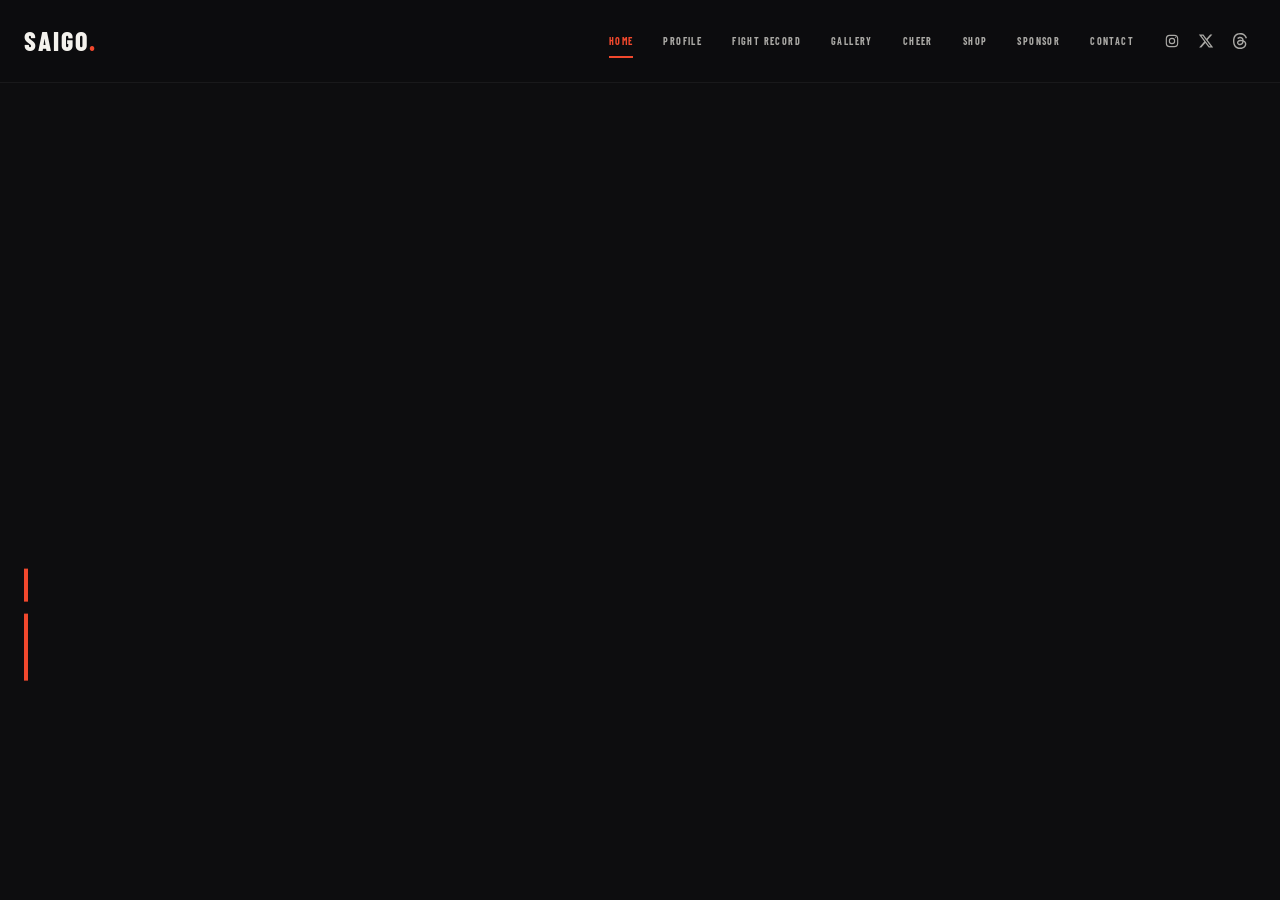
==== commit fbf1aaee: "プロフィールの画像変更" ====
--- a/index.html
+++ b/index.html
@@ -202,7 +202,7 @@
         <p class="section-label">PROFILE / SAIGO</p>
         <h2>SAIGO</h2>
         <figure class="profile-photo">
-          <img src="assets/images/saigo-profile.webp" alt="計量時にポーズを取るSAIGO" loading="lazy" decoding="async" width="422" height="426">
+          <img src="assets/images/saigo-profile.webp" alt="和装で刀を手にするSAIGO" loading="lazy" decoding="async" width="718" height="1740">
           <figcaption>PROFESSIONAL FIGHTER / SAIGO</figcaption>
         </figure>
       </div>
--- a/assets/css/style.css
+++ b/assets/css/style.css
@@ -432,15 +432,11 @@
   position: relative; max-width: 600px; padding: 3px 0 3px 22px; color: #3f3d39;
   border-left: 3px solid var(--orange); font-size: 14px; font-weight: 600; line-height: 2.15;
 }
-.profile-photo { position: relative; max-width: 390px; margin-top: 35px; overflow: hidden; background: #d8d4ca; }
-.profile-photo img { display: block; width: 100%; aspect-ratio: 1/1.18; object-fit: cover; object-position: center top; filter: saturate(.82) contrast(1.04); }
-.profile-photo::after {
-  position: absolute; inset: 60% 0 0; pointer-events: none;
-  background: linear-gradient(transparent,rgba(15,15,16,.62)); content: '';
-}
+/* 人物だけを切り抜いた全身の写真を、枠なしでそのまま立たせる */
+.profile-photo { position: relative; max-width: 300px; margin-top: 35px; }
+.profile-photo img { display: block; width: 100%; height: auto; filter: drop-shadow(14px 18px 22px rgba(30,25,15,.22)); }
 .profile-photo figcaption {
-  position: absolute; right: 15px; bottom: 14px; left: 15px; z-index: 1;
-  color: white; font: 600 8px/1 'Barlow Condensed'; letter-spacing: .16em;
+  margin-top: 16px; color: #8a867e; font: 600 9px/1 'Barlow Condensed'; letter-spacing: .16em;
 }
 .profile-content dl { margin-top: 45px; border-top: 2px solid #161616; }
 .profile-content dl div { display: grid; grid-template-columns: 30% 70%; padding: 17px 0; border-bottom: 1px solid #c7c4bb; font-size: 12px; }
@@ -1257,13 +1253,13 @@
   /* スマホ：PCと同じプロフィール写真を、見出し〜メッセージの背景に透かして敷く */
   .profile-section { position: relative; isolation: isolate; overflow: hidden; }
   .profile-photo {
-    position: absolute; top: 0; right: -6%; z-index: -1; width: 82%; max-width: none; margin: 0;
+    position: absolute; top: 20px; right: -4%; z-index: -1; width: 62%; max-width: none; margin: 0;
     background: none; opacity: .2; pointer-events: none;
-    -webkit-mask-image: linear-gradient(to bottom,#000 55%,transparent 100%),linear-gradient(to left,#000 60%,transparent 100%);
-    -webkit-mask-composite: source-in; mask-image: linear-gradient(to bottom,#000 55%,transparent 100%),linear-gradient(to left,#000 60%,transparent 100%);
+    -webkit-mask-image: linear-gradient(to bottom,#000 22%,transparent 48%),linear-gradient(to left,#000 60%,transparent 100%);
+    -webkit-mask-composite: source-in; mask-image: linear-gradient(to bottom,#000 22%,transparent 48%),linear-gradient(to left,#000 60%,transparent 100%);
     mask-composite: intersect;
   }
-  .profile-photo::after,.profile-photo figcaption { display: none; }
+  .profile-photo figcaption { display: none; }
   .profile-photo img { filter: grayscale(.3) contrast(1.05); }
   .record-section { padding: 75px 20px; }
   .record-heading { grid-template-columns: 1fr; gap: 35px; }
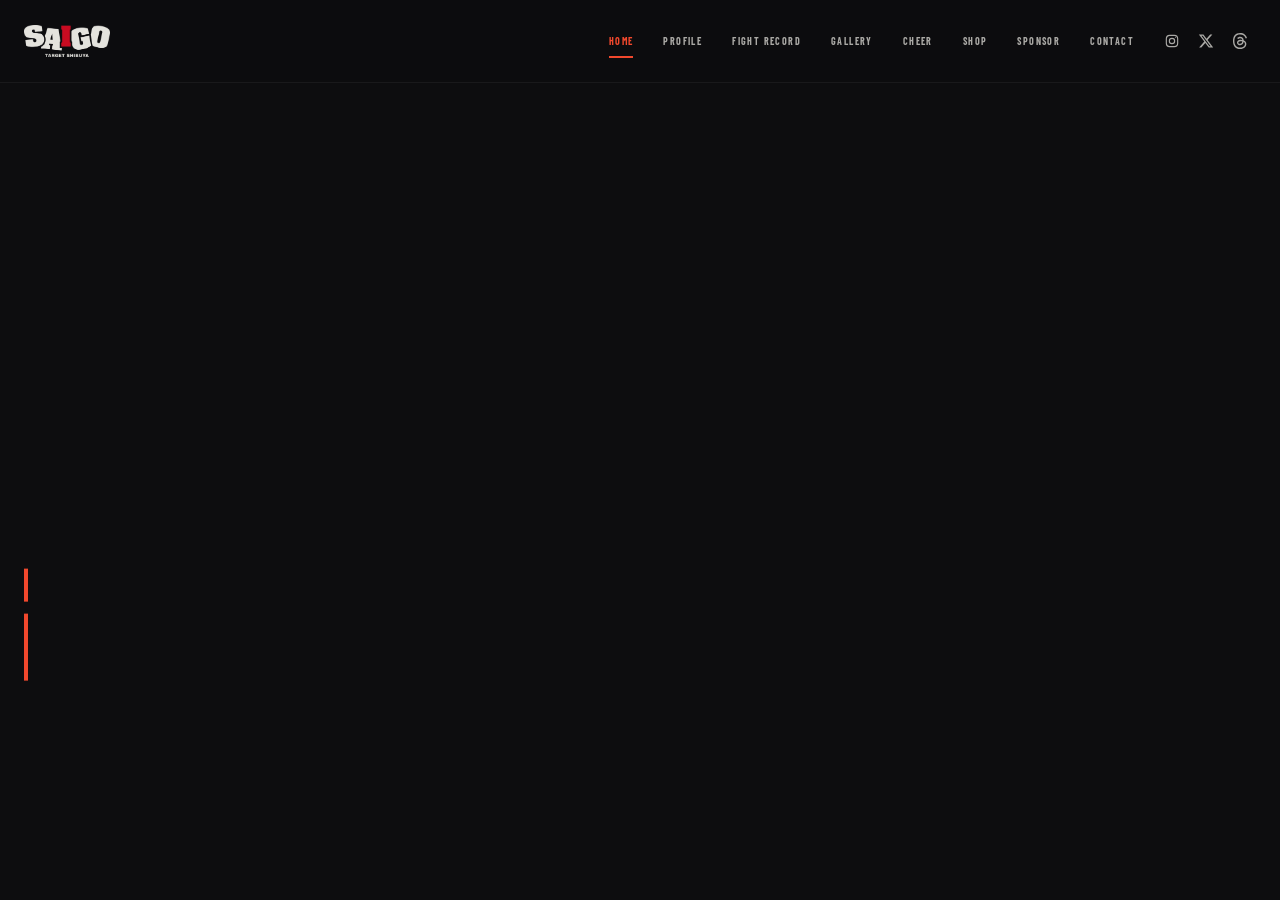
==== commit 16113e23: "headerタイトルロゴを調整" ====
--- a/index.html
+++ b/index.html
@@ -70,7 +70,7 @@
   <main>
     <section class="dark-shell" id="top">
       <header class="site-header">
-        <a class="logo" href="#top" data-replay-intro title="オープニングを再生">SAIGO<span>.</span></a>
+        <a class="logo" href="#top" data-replay-intro title="オープニングを再生" aria-label="SAIGO トップへ"><img class="logo-image" src="assets/images/header-logo.webp" alt="SAIGO" width="520" height="193"></a>
         <button class="menu-button" type="button" aria-label="メニューを開く" aria-expanded="false" aria-controls="main-menu">
           <span></span><span></span><span></span>
         </button>
@@ -546,7 +546,7 @@
     </section>
 
     <footer>
-      <a class="logo" href="#top" data-replay-intro title="オープニングを再生">SAIGO<span>.</span></a>
+      <a class="logo" href="#top" data-replay-intro title="オープニングを再生" aria-label="SAIGO トップへ"><img class="logo-image" loading="lazy" decoding="async" src="assets/images/header-logo.webp" alt="SAIGO" width="520" height="193"></a>
       <div class="footer-socials" aria-label="SAIGO SNS">
         <a href="https://instagram.com/saigo0306" target="_blank" rel="noreferrer" aria-label="Instagram @saigo0306">
           <svg viewBox="0 0 24 24" aria-hidden="true"><rect x="3.5" y="3.5" width="17" height="17" rx="5" /><circle cx="12" cy="12" r="4" /><circle cx="17.5" cy="6.5" r=".8" class="icon-fill" /></svg>
--- a/assets/css/style.css
+++ b/assets/css/style.css
@@ -167,6 +167,12 @@
 }
 .logo { font: 800 26px/1 'Barlow Condensed', sans-serif; letter-spacing: .08em; }
 .logo span { color: var(--orange); }
+/* ヘッダーのロゴ（キャラ入り。暗い背景でも見えるよう白フチ付きの画像） */
+/* ヘッダー・フッターのロゴ（白文字＋赤い I の画像） */
+.logo:has(.logo-image) { display: flex; align-items: center; }
+.logo-image { display: block; width: auto; height: 32px; transition: transform .2s ease; }
+.logo:hover .logo-image { transform: scale(1.04); }
+footer .logo-image { height: 28px; }
 .menu-button {
   position: relative; z-index: 2; display: flex; width: 48px; height: 48px; margin-left: auto;
   flex-direction: column; align-items: flex-end; justify-content: center; gap: 6px;
@@ -830,24 +836,130 @@
 .support-card-shop:hover .chara { transform: translateY(calc(-50% - 6px)) rotate(6deg); }
 
 /* Cheer (サポーター) ---------------------------------------------------------- */
+/* ④ 着物の柄（入場で着ている着物の「#」のような十字柄）。背景に薄く敷いて使う */
+:root {
+  --kimono-beige: url("data:image/svg+xml,%3Csvg xmlns='http://www.w3.org/2000/svg' width='56' height='56'%3E%3Cg fill='none' stroke='%23d9c6a0' stroke-width='2.4' stroke-linecap='round'%3E%3Cpath d='M11 6v16M17 6v16M6 11h16M6 17h16M39 34v16M45 34v16M34 39h16M34 45h16'/%3E%3C/g%3E%3C/svg%3E");
+  --kimono-navy: url("data:image/svg+xml,%3Csvg xmlns='http://www.w3.org/2000/svg' width='56' height='56'%3E%3Cg fill='none' stroke='%23182446' stroke-width='2.4' stroke-linecap='round'%3E%3Cpath d='M11 6v16M17 6v16M6 11h16M6 17h16M39 34v16M45 34v16M34 39h16M34 45h16'/%3E%3C/g%3E%3C/svg%3E");
+}
+
+/* ① 最初の画面：「あなたの名前を、リングへ。」（紺地に着物の柄）＋名前入りTシャツのプレビュー */
+.sup-hero {
+  position: relative; isolation: isolate; display: flex; align-items: center;
+  min-height: clamp(460px,62svh,580px); overflow: hidden;
+  padding: 40px max(24px,calc((100vw - 1240px)/2)) 96px; color: #f4f2ed; background: #111a33;
+}
+.sup-hero > .photo-bg { --photo-shade: linear-gradient(90deg,rgba(13,19,40,.94) 0%,rgba(13,19,40,.78) 40%,rgba(13,19,40,.25) 75%,rgba(13,19,40,.4) 100%); }
+.sup-hero-copy { position: relative; z-index: 1; max-width: 620px; }
+.sup-hero-label {
+  display: inline-block; padding: 7px 12px; color: #111a33; background: #d9c6a0;
+  font: 700 12px/1 'Barlow Condensed',sans-serif; letter-spacing: .24em; transform: rotate(-2deg);
+}
+.sup-hero h1 { margin-top: 20px; font-size: clamp(42px,5.6vw,80px); font-weight: 800; line-height: 1.12; letter-spacing: -.06em; }
+.sup-hero-catch { margin-top: 14px; color: var(--orange); font-size: clamp(18px,2vw,26px); font-weight: 800; letter-spacing: -.02em; }
+.sup-hero-lead { max-width: 30em; margin-top: 20px; color: #d6d4cf; font-size: 15px; font-weight: 600; line-height: 1.9; }
+@keyframes sup-name-pop { from { transform: scale(.8); } }
+/* ステッカー風のバッジ */
+.sup-badge {
+  position: absolute; top: 40px; right: max(24px,calc((100vw - 1240px)/2)); display: grid; width: 116px; height: 116px; place-items: center; align-content: center;
+  border: 3px solid #fff; border-radius: 50%; color: #fff; background: var(--orange);
+  font-size: 17px; font-weight: 900; line-height: 1.15; text-align: center; transform: rotate(12deg);
+  box-shadow: 0 10px 24px rgba(0,0,0,.35); animation: sup-badge-float 3.6s ease-in-out infinite;
+}
+.sup-badge small { display: block; margin-bottom: 4px; font: 800 15px/1 'Barlow Condensed',sans-serif; letter-spacing: .04em; }
+@keyframes sup-badge-float { 50% { transform: rotate(8deg) translateY(-6px); } }
+/* 下端を流れる帯 */
+.sup-ticker {
+  position: absolute; right: -2%; bottom: 22px; left: -2%; overflow: hidden; padding: 9px 0;
+  background: var(--orange); transform: rotate(-1.5deg); box-shadow: 0 8px 20px rgba(0,0,0,.25);
+}
+.sup-ticker > div { display: flex; width: max-content; animation: shop-ticker 28s linear infinite; }
+.sup-ticker span { color: #fff; font: 800 15px/1 'Barlow Condensed',sans-serif; letter-spacing: .14em; white-space: pre; }
+
+/* ② 締め切り（次の試合の14日前まで） */
+/* ② 締め切り＋申し込みまでの流れ（1本の帯。PC は左右に、スマホは上下に） */
+.sup-info {
+  display: flex; flex-wrap: wrap; align-items: center; justify-content: space-between; gap: 12px 32px;
+  padding: 18px max(24px,calc((100vw - 1240px)/2)); color: #171717; background: #d9c6a0;
+}
+.sup-deadline { display: flex; flex-wrap: wrap; align-items: center; gap: 4px 18px; }
+.sup-deadline-text { font-size: 13px; font-weight: 700; line-height: 1.7; }
+.sup-deadline-text b { color: #111a33; font-weight: 900; }
+.sup-deadline-count { display: flex; align-items: baseline; gap: 6px; font-size: 15px; font-weight: 800; }
+.sup-deadline-count strong { color: var(--orange); font: 800 34px/1 'Barlow Condensed',sans-serif; }
+.sup-deadline-count small { margin-left: 8px; color: #5f5b54; font-size: 12px; }
+
+/* ③ 申し込みまでの流れ（1行のコンパクトな帯） */
+.sup-steps { flex: 0 0 auto; }
+.sup-steps ol { display: flex; flex-wrap: wrap; align-items: center; justify-content: center; gap: 10px 14px; list-style: none; }
+.sup-steps li { display: flex; align-items: center; gap: 10px; }
+.sup-steps li:not(:last-child)::after { margin-left: 4px; color: var(--orange); font-size: 16px; font-weight: 800; content: '→'; }
+.sup-step-num {
+  display: grid; width: 26px; height: 26px; place-items: center; border-radius: 50%;
+  color: #fff; background: #111a33; font: 700 14px/1 'Barlow Condensed',sans-serif;
+}
+.sup-steps b { font-size: 13px; font-weight: 800; white-space: nowrap; }
+
+/* ⑥ キャラクターの応援（フォームの右上から顔を出す） */
+.cheer-form { position: relative; }
+.sup-chara { position: absolute; top: -78px; right: 16px; width: 96px; pointer-events: none; }
+.sup-chara img { display: block; width: 100%; height: auto; filter: drop-shadow(0 6px 10px rgba(0,0,0,.18)); animation: sup-chara-bob 2.8s ease-in-out infinite; }
+@keyframes sup-chara-bob { 50% { transform: translateY(-5px) rotate(-3deg); } }
+.sup-chara-bubble {
+  position: absolute; top: 14px; right: calc(100% + 10px); padding: 8px 12px; border: 2px solid #171717; border-radius: 14px;
+  color: #171717; background: #fff; font-size: 12px; font-weight: 800; white-space: nowrap;
+}
+.sup-chara-bubble::after {
+  position: absolute; top: 50%; right: -8px; width: 12px; height: 12px; border-top: 2px solid #171717; border-right: 2px solid #171717;
+  background: #fff; transform: translateY(-50%) rotate(45deg); content: '';
+}
+
+/* 「¥3,000から応援する」ボタン（メッセージ欄の中） */
+.cheer-hero-cta {
+  display: inline-flex; align-items: center; gap: 18px; margin-top: 18px; padding: 16px 22px;
+  color: white; background: var(--orange); font-size: 14px; font-weight: 800; transition: background .2s ease;
+}
+.cheer-hero-cta:hover { background: #d93a21; }
+
+/* ② SAIGO からのメッセージ＋ご支援の使いみち（紺地に着物の柄） */
+.cheer-message {
+  position: relative; isolation: isolate; display: grid; grid-template-columns: 200px min(560px,100%); justify-content: center; align-items: center;
+  gap: clamp(32px,5vw,64px); overflow: hidden; padding: 64px max(24px,calc((100vw - 1240px)/2));
+  color: #f4f2ed; background: #111a33;
+}
+.cheer-message::before { position: absolute; inset: 0; z-index: -1; background: var(--kimono-beige) 0 0/56px 56px; opacity: .12; content: ''; }
+.cheer-message-photo { max-width: 200px; margin: 0 auto; }
+.cheer-message-photo img { display: block; width: 100%; height: auto; filter: drop-shadow(18px 22px 30px rgba(0,0,0,.45)); }
+.cheer-message-body h2 { margin-top: 14px; font-size: clamp(24px,2.6vw,32px); font-weight: 800; line-height: 1.3; letter-spacing: -.04em; }
+.cheer-message-text { margin-top: 18px; color: #d6d4cf; font-size: 13px; line-height: 2; }
+.cheer-message-sign { display: block; width: 130px; height: auto; margin: 14px 0 0 auto; transform: rotate(-6deg); opacity: .9; }
+
+/* ③ 特典カード＋申し込みフォーム（背景にごく薄く着物の柄） */
 .cheer-section {
-  display: grid; grid-template-columns: .85fr 1.15fr; gap: clamp(48px,7vw,100px); align-items: start;
-  padding: 100px max(24px,calc((100vw - 1240px)/2)); background: #fff;
-}
-.cheer-intro h1,.cheer-intro h2 { margin-top: 20px; font-size: clamp(40px,5vw,68px); font-weight: 800; line-height: 1.2; letter-spacing: -.065em; }
-.cheer-lead { margin-top: 24px; color: #66625b; font-size: 12px; line-height: 2; }
-.cheer-perks { margin-top: 36px; padding: 22px 24px; border-left: 4px solid var(--orange); background: var(--cream); }
-.cheer-perks-title { color: var(--orange); font-size: 11px; font-weight: 700; letter-spacing: .1em; }
-.cheer-perks ul { display: grid; gap: 10px; margin-top: 14px; }
-.cheer-perks li {
-  display: flex; align-items: baseline; gap: 14px; color: #a19d95; font-size: 12px; font-weight: 600;
-  transition: color .2s ease;
-}
-.cheer-perks li b { flex: 0 0 72px; font: 700 15px/1 'Barlow Condensed'; letter-spacing: .02em; }
-.cheer-perks li::before { flex: 0 0 auto; width: 16px; color: #cfcbc2; content: '○'; }
-.cheer-perks li.is-active { color: #171717; }
-.cheer-perks li.is-active b { color: var(--orange); }
-.cheer-perks li.is-active::before { color: var(--orange); content: '●'; }
+  position: relative; isolation: isolate;
+  display: grid; grid-template-columns: min(720px,100%); justify-content: center; align-content: start; gap: 56px;
+  padding: 64px max(24px,calc((100vw - 1240px)/2)) 80px; background: var(--cream);
+}
+.cheer-section::before { position: absolute; inset: 0; z-index: -1; background: var(--kimono-navy) 0 0/56px 56px; opacity: .05; content: ''; }
+.cheer-perks-heading { margin-top: 12px; font-size: clamp(24px,2.6vw,32px); font-weight: 800; letter-spacing: -.05em; }
+.cheer-perk-cards { display: grid; grid-template-columns: 1fr 1fr; gap: 10px; margin-top: 18px; }
+.perk-card {
+  position: relative; padding: 16px 18px; border: 1px solid #dcd8ce; background: #fff;
+  opacity: .55; transition: opacity .25s ease,border-color .25s ease,box-shadow .25s ease,transform .25s ease;
+}
+.perk-card-price { color: #8a867e; font: 800 26px/1 'Barlow Condensed',sans-serif; letter-spacing: .01em; transition: color .25s ease; }
+.perk-card-price small { margin-left: 2px; font-size: 16px; }
+.perk-card h3 { margin-top: 8px; font-size: 15px; font-weight: 800; }
+.perk-card > p:not(.perk-card-price) { margin-top: 6px; color: #66625b; font-size: 11px; line-height: 1.7; }
+.perk-card-badge {
+  position: absolute; top: 18px; right: 18px; padding: 5px 9px; color: white; background: var(--orange);
+  font-size: 11px; font-weight: 800; opacity: 0; transform: scale(.8); transition: opacity .25s ease,transform .25s ease;
+}
+/* 選んだ金額で受け取れる特典は光らせる */
+.perk-card.is-active { border-color: var(--orange); opacity: 1; box-shadow: 0 14px 30px rgba(241,72,45,.18),0 0 0 1px var(--orange); transform: translateY(-2px); }
+.perk-card.is-active .perk-card-price { color: var(--orange); }
+.perk-card.is-active .perk-card-badge { opacity: 1; transform: none; }
+/* ⑤ 画面下に固定する申し込みボタン（スマホのみ。PC では使わない） */
+.cheer-sticky { display: none; }
 
 .cheer-form { display: flex; flex-direction: column; gap: 26px; padding: 32px; border: 1px solid #e3e0d8; background: #faf9f6; }
 .cheer-step { display: flex; flex-direction: column; gap: 14px; min-width: 0; }
@@ -861,7 +973,10 @@
 .cheer-field-note { margin-top: -4px; color: #8a867e; font-size: 11px; line-height: 1.7; }
 .cheer-field-error { margin-top: -6px; color: #d12d14; font-size: 12px; font-weight: 700; }
 .cheer-field input.is-invalid { border-color: #d12d14; background: #fff6f4; }
-.cheer-amounts { display: grid; grid-template-columns: repeat(5,1fr); gap: 8px; }
+/* 金額は「3,000 5,000 10,000」と「30,000 50,000」の2段（6列に割って、上段は2列ずつ・下段は3列ずつ使う） */
+.cheer-amounts { display: grid; grid-template-columns: repeat(6,1fr); gap: 8px; }
+.cheer-amounts label { grid-column: span 2; }
+.cheer-amounts label:nth-child(n+4) { grid-column: span 3; }
 .cheer-amounts label { position: relative; cursor: pointer; }
 .cheer-amounts input { position: absolute; opacity: 0; pointer-events: none; }
 .cheer-amounts span {
@@ -870,6 +985,16 @@
   font: 700 20px/1 'Barlow Condensed'; letter-spacing: .02em;
   transition: border-color .15s ease,background .15s ease,color .15s ease;
 }
+/* ④ 金額はチケット風（左右に切り欠き、特典はスタンプ風） */
+.cheer-amounts span {
+  -webkit-mask: radial-gradient(circle at 0 50%,transparent 7px,#000 7.5px) 0 0/51% 100% no-repeat,radial-gradient(circle at 100% 50%,transparent 7px,#000 7.5px) 100% 0/51% 100% no-repeat;
+  mask: radial-gradient(circle at 0 50%,transparent 7px,#000 7.5px) 0 0/51% 100% no-repeat,radial-gradient(circle at 100% 50%,transparent 7px,#000 7.5px) 100% 0/51% 100% no-repeat;
+}
+.cheer-amounts span small {
+  padding: 3px 6px; border: 1px dashed currentColor; border-radius: 3px; color: #8a867e;
+  font: 700 10px/1 'Hiragino Sans','Noto Sans JP',sans-serif; letter-spacing: 0; transform: rotate(-3deg);
+}
+.cheer-amounts input:checked + span small { color: rgba(255,255,255,.85); }
 .cheer-amounts label:hover span { border-color: #171717; }
 .cheer-amounts input:checked + span { border-color: var(--orange); color: white; background: var(--orange); }
 .cheer-amounts input:focus-visible + span { outline: 2px solid #171717; outline-offset: 2px; }
@@ -884,7 +1009,25 @@
 .cheer-field input:focus,.cheer-field textarea:focus { border-color: var(--orange); }
 .cheer-field input:disabled { color: #a19d95; background: #eeece6; }
 .cheer-count { align-self: flex-end; color: #a19d95; font-size: 10px; }
-.cheer-name-hint { margin-top: -6px; color: var(--orange); font-size: 11px; font-weight: 600; }
+.cheer-name-hint { display: flex; align-items: center; gap: 14px; margin-top: -4px; padding: 12px 14px; border: 1px dashed rgba(241,72,45,.5); background: #fff6f2; }
+.cheer-name-hint[hidden] { display: none; }
+.cheer-name-hint p { color: var(--orange); font-size: 12px; font-weight: 700; line-height: 1.6; }
+.cheer-name-hint small { color: #a19d95; font-weight: 500; }
+/* お名前欄の下の小さなTシャツ（背中） */
+.sup-tee-mini { position: relative; flex: 0 0 120px; margin: 0; }
+.sup-tee-mini svg { display: block; width: 100%; height: auto; fill: #cfd3d8; }
+/* 背中に名前がたくさん並ぶ（3列）。自分の名前だけ横いっぱい・オレンジ */
+.sup-tee-mini-names {
+  position: absolute; top: 25%; right: 25%; left: 25%; display: grid; grid-template-columns: repeat(3,1fr);
+  gap: 2px 3px; list-style: none; text-align: center;
+}
+.sup-tee-mini-names li { overflow: hidden; color: rgba(27,37,71,.5); font: 700 5.5px/1.25 'Barlow Condensed',sans-serif; letter-spacing: .04em; }
+.sup-tee-mini-names li.is-you {
+  grid-column: 1/-1; margin-block: 1px; color: var(--orange);
+  font: 800 8px/1.2 'Hiragino Sans','Noto Sans JP',sans-serif; text-overflow: ellipsis; white-space: nowrap;
+}
+.sup-tee-mini-names li.is-you.is-empty { color: rgba(27,37,71,.75); font: 800 7px/1.2 'Barlow Condensed',sans-serif; letter-spacing: .1em; }
+.sup-tee-mini-names li.is-you.is-pop { animation: sup-name-pop .35s cubic-bezier(.3,1.6,.5,1); }
 .cheer-anonymous { display: flex; align-items: center; gap: 8px; width: fit-content; color: #5f5b54; font-size: 12px; cursor: pointer; }
 .cheer-anonymous input { width: 16px; height: 16px; accent-color: var(--orange); }
 .cheer-submit {
@@ -1065,20 +1208,8 @@
 .contact-form-section:has(> .photo-bg) .contact-form-intro h2 { font-size: clamp(36px,4.4vw,64px); }
 .contact-form-intro > p.contact-catch { margin-top: 22px; color: var(--orange); font-size: 15px; font-weight: 800; line-height: 1.6; }
 
-/* サポーターページ：上部の写真・Tシャツのイメージ・お礼画面の写真 */
-.page-hero {
-  position: relative; isolation: isolate; display: flex; height: clamp(220px,32vw,380px); align-items: flex-end; overflow: hidden;
-  padding: 0 max(24px,calc((100vw - 1240px)/2)); background: #0b0b0d;
-}
-.page-hero .photo-bg { --photo-shade: linear-gradient(180deg,rgba(8,8,10,.1) 25%,rgba(8,8,10,.78) 100%); }
-.page-hero-word {
-  margin-bottom: 26px; color: transparent; -webkit-text-stroke: 1.5px rgba(255,255,255,.6);
-  font: 800 clamp(90px,16vw,230px)/.8 'Barlow Condensed',sans-serif; letter-spacing: .02em;
-}
+/* サポーターページ：Tシャツのイメージ・お礼画面の写真 */
 /* 横長の写真を特典欄の幅いっぱいに、説明はその下に */
-.cheer-perks-photo { display: grid; gap: 8px; margin: 18px 0 0; padding-top: 16px; border-top: 1px solid #dedad1; }
-.cheer-perks-photo img { display: block; width: 100%; height: auto; }
-.cheer-perks-photo figcaption { color: #66625b; font-size: 11px; line-height: 1.7; }
 .cheer-thanks-photo { height: 220px; margin: -44px -40px 28px; overflow: hidden; }
 .cheer-thanks-photo img { display: block; width: 100%; height: 100%; object-fit: cover; object-position: center 30%; }
 .cheer-thanks:has(.cheer-thanks-photo) .chara { top: 190px; }
@@ -1154,6 +1285,9 @@
 }
 
 @media (max-width: 780px) {
+  .logo-image { height: 28px; }
+  /* iPhone は入力欄の文字が 16px 未満だと、押したときに画面を自動で拡大してしまうので 16px にそろえる */
+  input:not([type='checkbox']):not([type='radio']),select,textarea { font-size: 16px !important; }
   /* スマホはブラウザ標準のページスクロールにする。
      入れ子スクロール＋強制スナップは iOS Safari で描画が追いつかなくなるため使わない */
   html { scroll-padding-top: 68px; }
@@ -1298,13 +1432,49 @@
   .support-card-tee figcaption { margin-top: 6px; font-size: 8.5px; }
   .support-card-tee figcaption b { font-size: 12px; }
   .support-card-shop .chara { top: 56%; right: 14px; width: 80px; }
-  .cheer-section { grid-template-columns: 1fr; gap: 36px; padding: 70px 20px; }
-  .cheer-perks { margin-top: 26px; padding: 18px; }
+  .cheer-section { grid-template-columns: 1fr; gap: 80px; padding: 48px 20px 64px; } /* 特典とフォームの間は、フォーム右上のキャラの分だけ広め */
+  .sup-hero { align-items: flex-end; min-height: 520px; padding: 32px 20px 96px; }
+  .sup-hero > .photo-bg { --photo-pos: 70% 18% !important; --photo-shade: linear-gradient(180deg,rgba(13,19,40,.15) 0%,rgba(13,19,40,.55) 40%,rgba(13,19,40,.95) 78%); }
+  .sup-hero h1 { font-size: clamp(34px,10vw,44px); }
+  .sup-hero-lead { font-size: 13px; }
+    .sup-badge { top: 20px; right: 16px; width: 84px; height: 84px; font-size: 13px; }
+  .sup-badge small { font-size: 12px; }
+  .sup-ticker { bottom: 24px; }
+  .sup-ticker span { font-size: 15px; }
+  .sup-info { flex-direction: column; align-items: stretch; gap: 12px; padding: 16px 16px; }
+  .sup-deadline { justify-content: center; text-align: center; }
+  .sup-deadline-text { font-size: 12px; }
+  .sup-deadline-count strong { font-size: 30px; }
+  .sup-steps ol { justify-content: center; }
+  .sup-steps ol { flex-wrap: nowrap; gap: 6px; }
+  .sup-steps li { gap: 5px; }
+  .sup-steps li:not(:last-child)::after { margin-left: 1px; font-size: 12px; }
+  .sup-step-num { width: 20px; height: 20px; font-size: 12px; }
+  .sup-steps b { font-size: 11px; white-space: nowrap; }
+  .sup-chara { top: -60px; right: 10px; width: 74px; }
+  .sup-chara-bubble { top: 8px; font-size: 11px; }
+  .cheer-message { grid-template-columns: 110px 1fr; gap: 18px; align-items: start; padding: 48px 20px; }
+  .cheer-message-photo { max-width: 110px; }
+  .cheer-message-text { font-size: 13px; }
+  .cheer-message-sign { width: 130px; }
+        .perk-card { padding: 14px 12px; }
+  .perk-card-price { font-size: 22px; }
+  .perk-card h3 { font-size: 13px; }
+  .perk-card-badge { top: 10px; right: 10px; padding: 3px 6px; font-size: 10px; }
+  /* ⑤ 画面下に固定する申し込みボタン */
+  .cheer-sticky:not([hidden]) { display: block; }
+  .cheer-sticky {
+    position: fixed; right: 0; bottom: 0; left: 0; z-index: 90; padding: 10px 16px calc(10px + env(safe-area-inset-bottom));
+    background: rgba(13,13,15,.92); backdrop-filter: blur(10px); box-shadow: 0 -8px 24px rgba(0,0,0,.25);
+  }
+  .cheer-sticky-button {
+    display: flex; width: 100%; min-height: 52px; align-items: center; justify-content: space-between; padding: 0 18px;
+    border: 0; color: white; background: var(--orange); font-size: 14px; font-weight: 800; cursor: pointer;
+  }
+  .cheer-sticky-button > span:last-child { font-size: 18px; }
+  .subpage:has(.cheer-sticky:not([hidden])) footer { padding-bottom: 96px; }
   .cheer-form { gap: 24px; margin-inline: -4px; padding: 22px 16px; }
   /* 金額はスマホでは上段2つ＋下段3つ */
-  .cheer-amounts { grid-template-columns: repeat(6,1fr); }
-  .cheer-amounts label { grid-column: span 2; }
-  .cheer-amounts label:nth-child(-n+2) { grid-column: span 3; }
   .cheer-amounts span { min-height: 58px; font-size: 19px; }
   .cheer-submit { min-height: 58px; font-size: 14px; }
   .cheer-thanks { margin-inline: -4px; padding: 30px 18px 22px; }
@@ -1392,6 +1562,7 @@
 }
 
 @media (prefers-reduced-motion: reduce) {
+  .sup-badge,.sup-ticker > div,.sup-chara img { animation: none; }
   .rate-ring { --rate: 61.5%; }
   .scroll-reveal,.scroll-reveal * { animation: none !important; transition: none !important; }
   .scroll-reveal { opacity: 1; transform: none; }
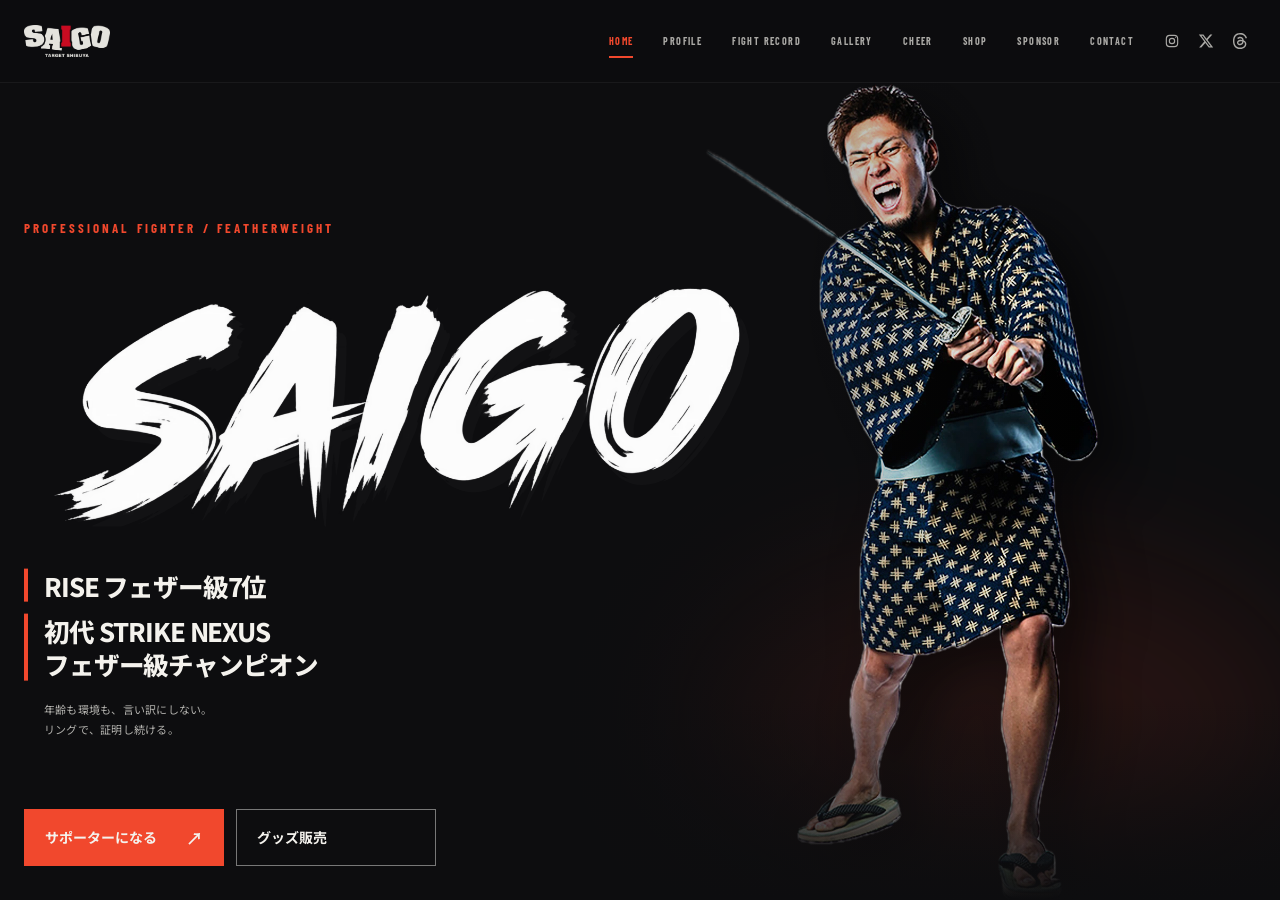
==== commit b5d2b00b: "プレビュー差し替え" ====
--- a/index.html
+++ b/index.html
@@ -11,11 +11,11 @@
   <meta property="og:title" content="SAIGO OFFICIAL SITE | 初代STRIKE NEXUSフェザー級チャンピオン">
   <meta property="og:description" content="年齢も環境も、言い訳にしない。リングで、証明し続ける。">
   <!-- 共有画像は絶対URLが必要。本番ドメインが決まったら差し替える（README「公開前チェックリスト」） -->
-  <meta property="og:image" content="https://shoheyosaka.github.io/saigo/assets/images/og-top.jpg">
+  <meta property="og:image" content="https://shoheyosaka.github.io/saigo/assets/images/og-top-v2.jpg">
   <meta property="og:image:width" content="1200">
   <meta property="og:image:height" content="630">
   <meta name="twitter:card" content="summary_large_image">
-  <meta name="twitter:image" content="https://shoheyosaka.github.io/saigo/assets/images/og-top.jpg">
+  <meta name="twitter:image" content="https://shoheyosaka.github.io/saigo/assets/images/og-top-v2.jpg">
   <link rel="icon" href="assets/images/favicon-32.png" sizes="32x32" type="image/png">
   <link rel="icon" href="assets/images/favicon-192.png" sizes="192x192" type="image/png">
   <link rel="apple-touch-icon" href="assets/images/apple-touch-icon.png">
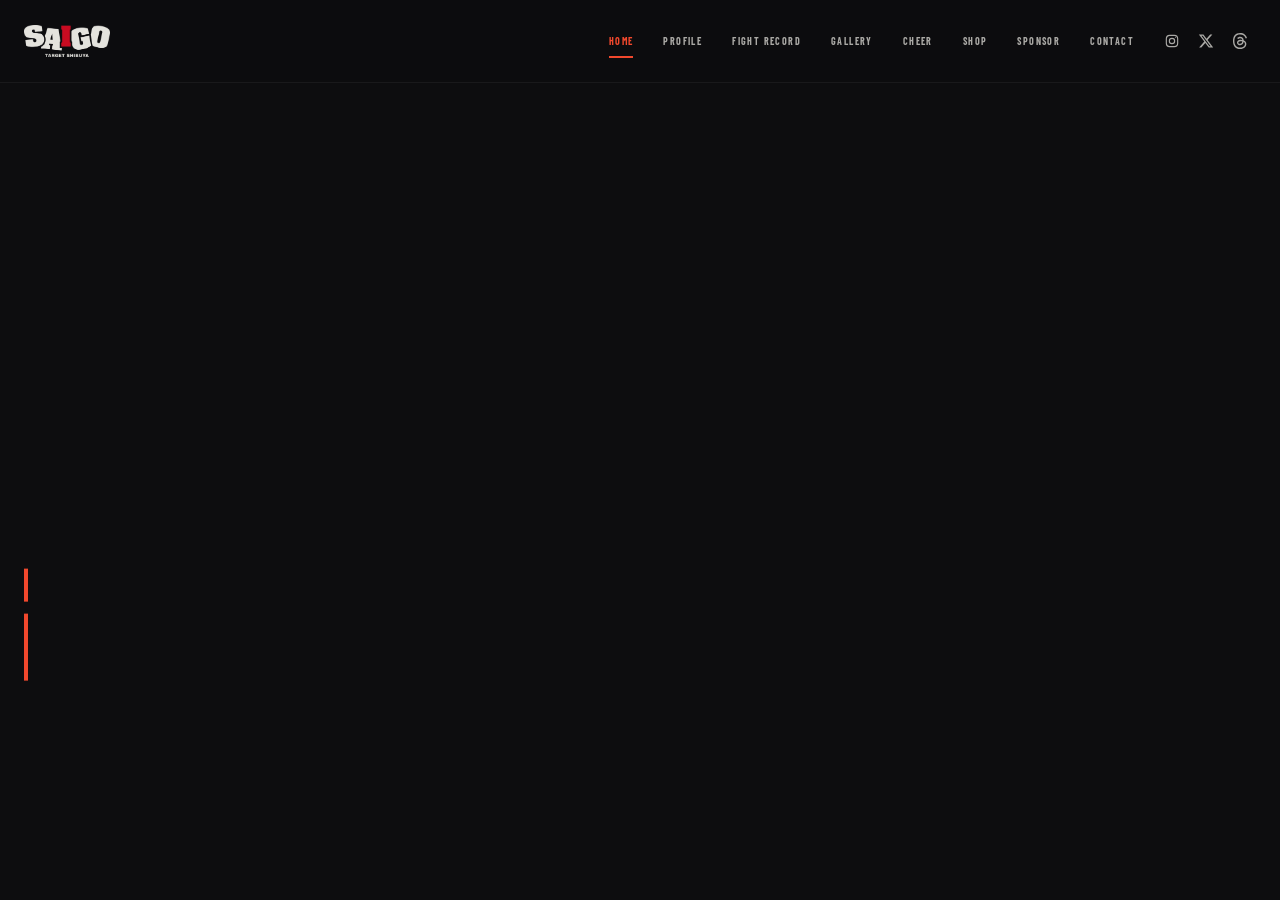
==== commit 8360034f: "ギャラリー調整" ====
--- a/index.html
+++ b/index.html
@@ -276,7 +276,7 @@
             <h2 id="gallery-heading">ギャラリー</h2>
           </div>
           <div class="depth-controls">
-            <p class="depth-count" aria-live="polite"><b data-depth-current>01</b> / <span data-depth-total>22</span></p>
+            <p class="depth-count" aria-live="polite"><b data-depth-current>01</b> / <span data-depth-total>21</span></p>
             <button class="depth-arrow" type="button" data-depth-prev aria-label="前の写真"><span aria-hidden="true">←</span></button>
             <button class="depth-arrow" type="button" data-depth-next aria-label="次の写真"><span aria-hidden="true">→</span></button>
           </div>
@@ -355,20 +355,16 @@
             <span class="depth-caption"><b>18</b>PERFORMANCE</span>
           </li>
           <li class="depth-card" data-index="18">
-            <img src="assets/images/gallery-17.webp" alt="腰を落として観客をあおるSAIGO" loading="lazy" decoding="async" width="1400" height="933" draggable="false">
-            <span class="depth-caption"><b>19</b>PERFORMANCE</span>
+            <img src="assets/images/gallery-18.webp" alt="レフェリーに手を挙げられる勝利の瞬間" loading="lazy" decoding="async" width="1400" height="933" draggable="false">
+            <span class="depth-caption"><b>19</b>VICTORY</span>
           </li>
           <li class="depth-card" data-index="19">
-            <img src="assets/images/gallery-18.webp" alt="レフェリーに手を挙げられる勝利の瞬間" loading="lazy" decoding="async" width="1400" height="933" draggable="false">
+            <img src="assets/images/gallery-21.webp" alt="海外大会で勝利したSAIGO" loading="lazy" decoding="async" width="1000" height="621" draggable="false">
             <span class="depth-caption"><b>20</b>VICTORY</span>
           </li>
           <li class="depth-card" data-index="20">
-            <img src="assets/images/gallery-21.webp" alt="海外大会で勝利したSAIGO" loading="lazy" decoding="async" width="1000" height="621" draggable="false">
+            <img src="assets/images/gallery-22.webp" alt="トロフィーを手にリングに立つSAIGO" loading="lazy" decoding="async" width="1000" height="744" draggable="false">
             <span class="depth-caption"><b>21</b>VICTORY</span>
-          </li>
-          <li class="depth-card" data-index="21">
-            <img src="assets/images/gallery-22.webp" alt="トロフィーを手にリングに立つSAIGO" loading="lazy" decoding="async" width="1000" height="744" draggable="false">
-            <span class="depth-caption"><b>22</b>CHAMPION</span>
           </li>
         </ul>
         <div class="depth-bar" aria-hidden="true"><span data-depth-bar></span></div>
